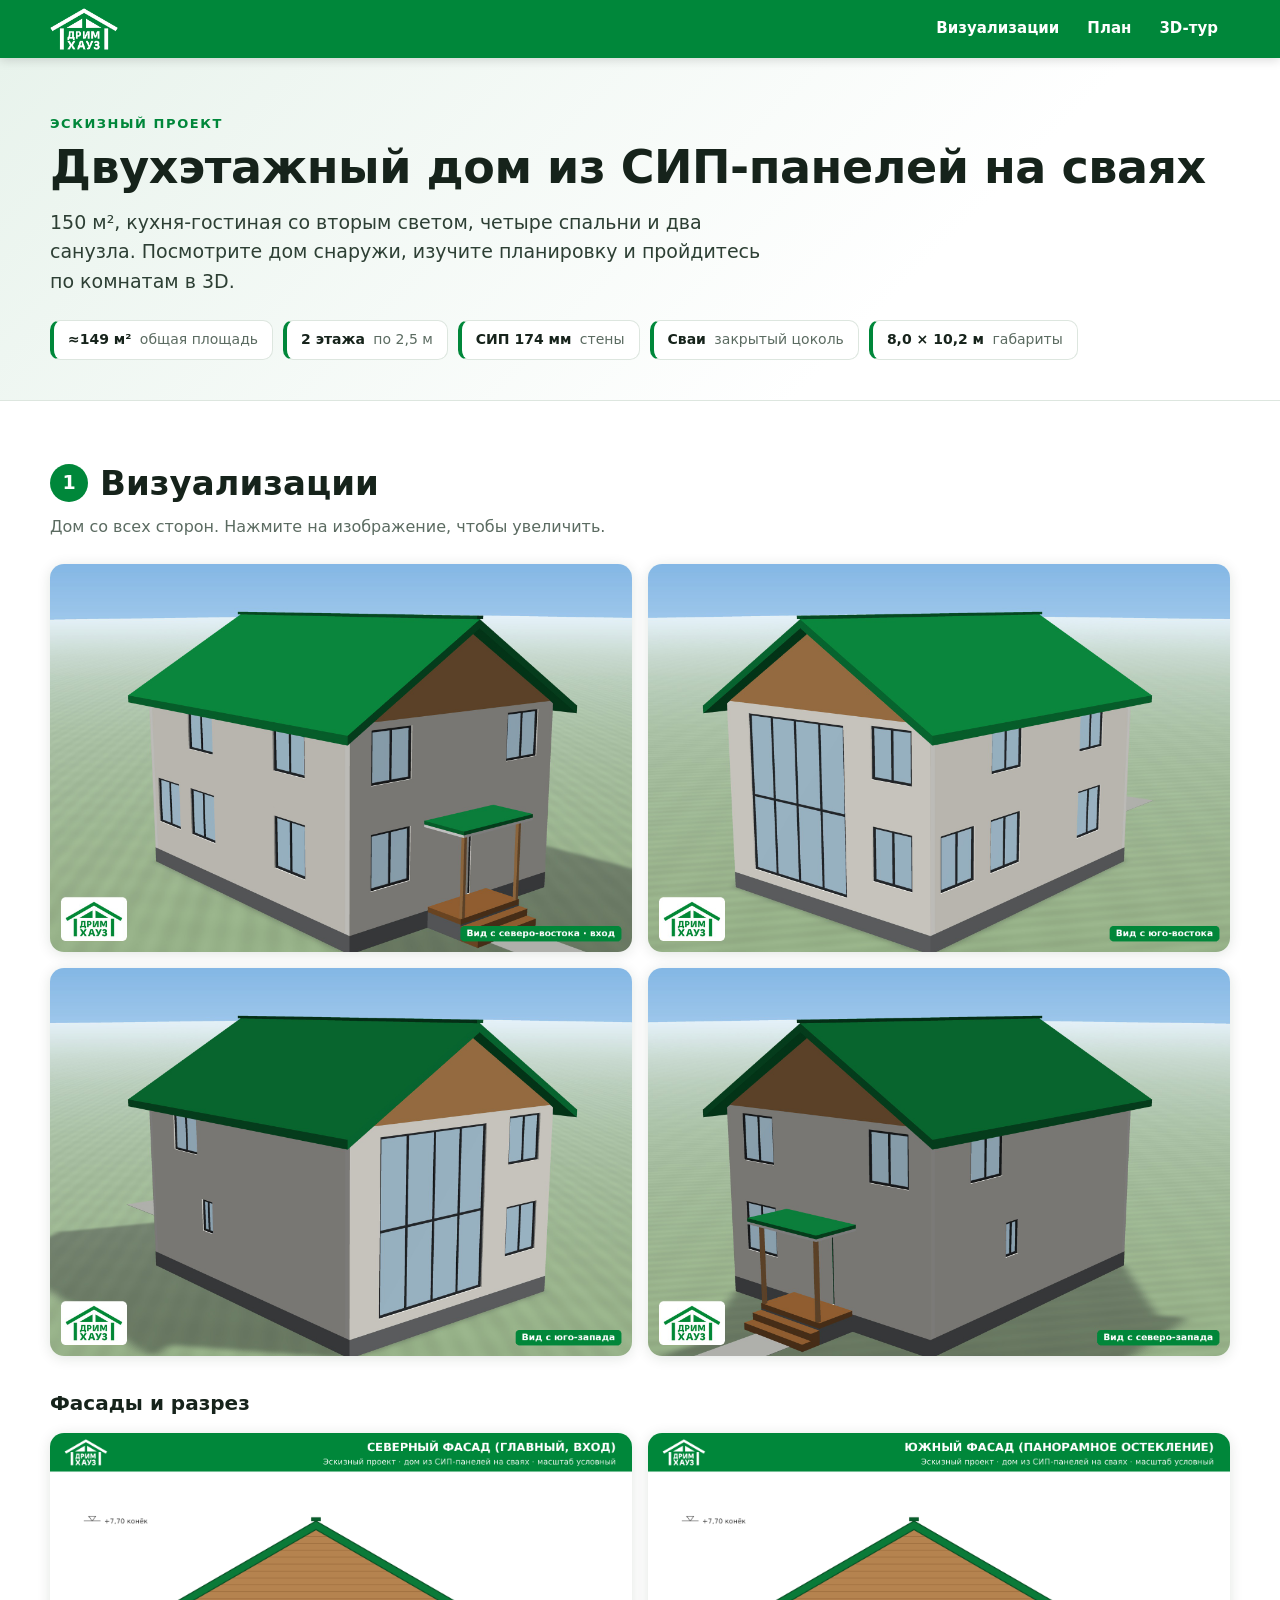
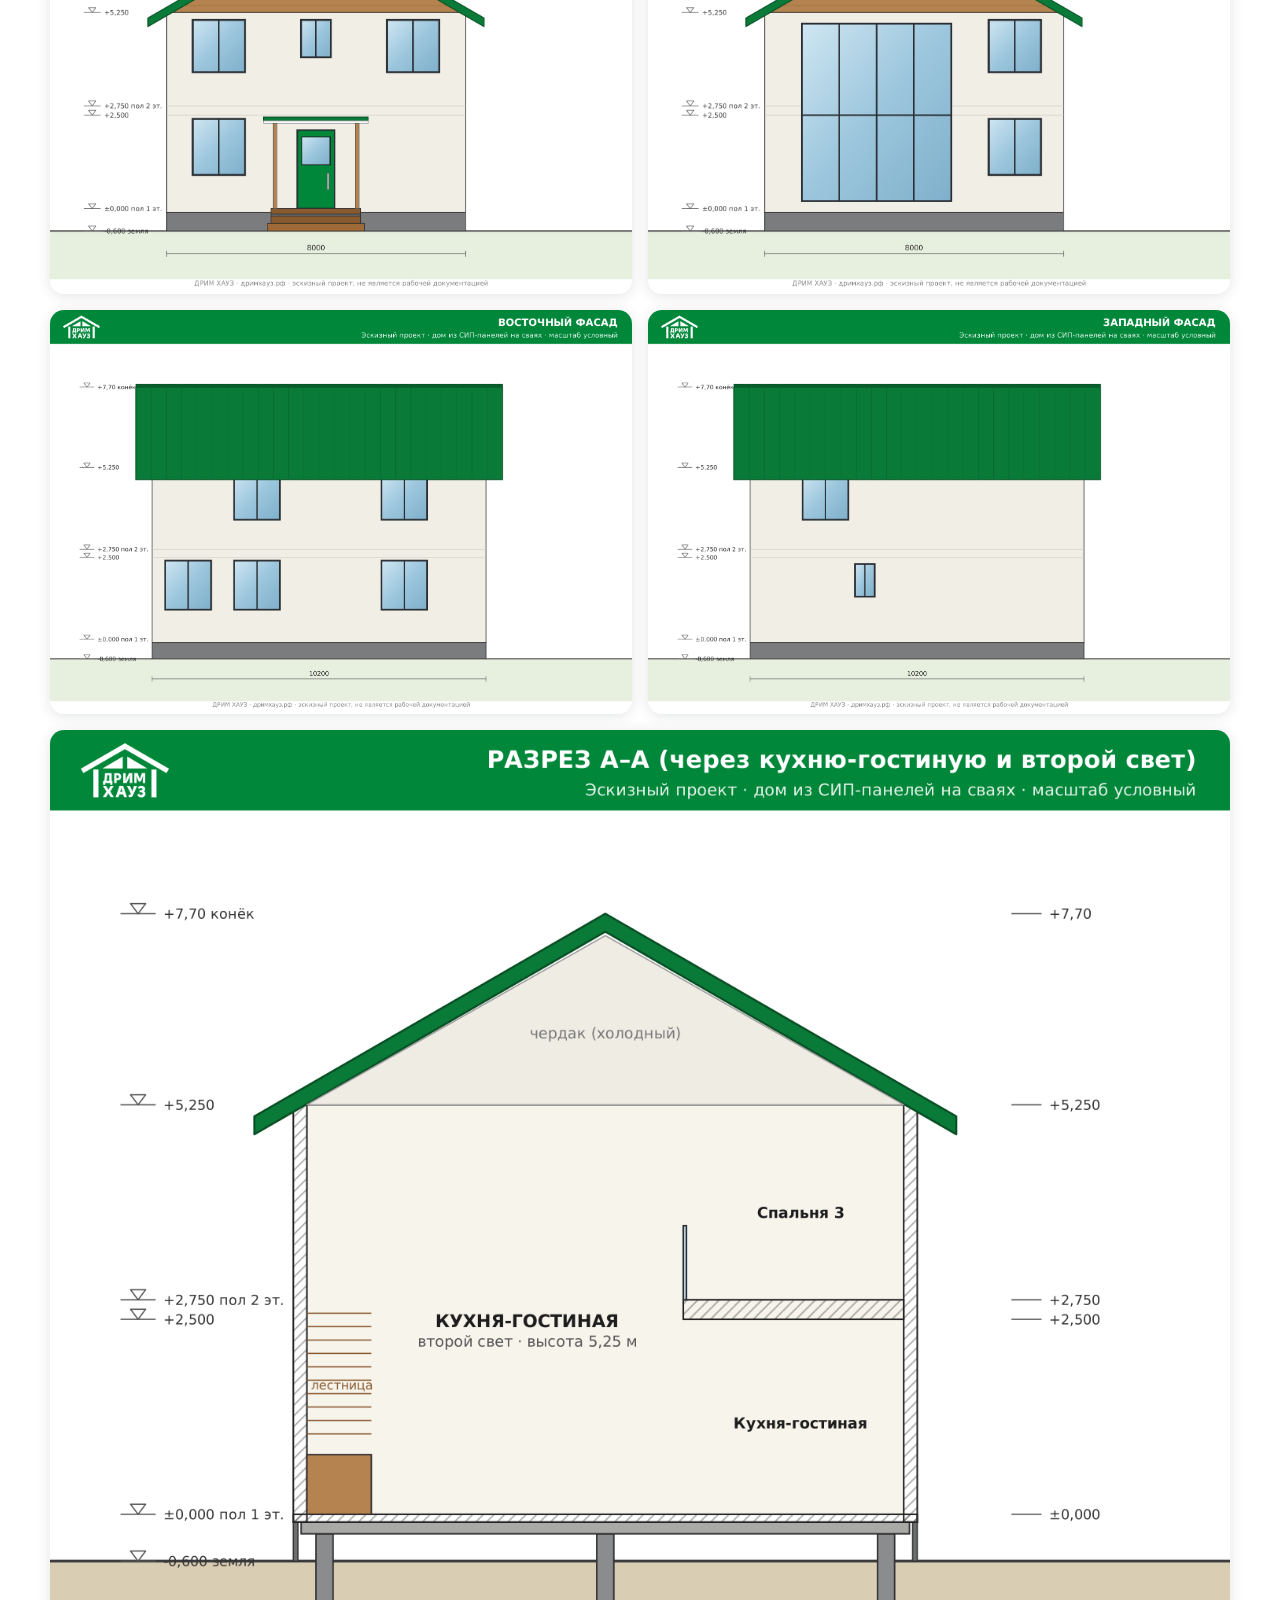
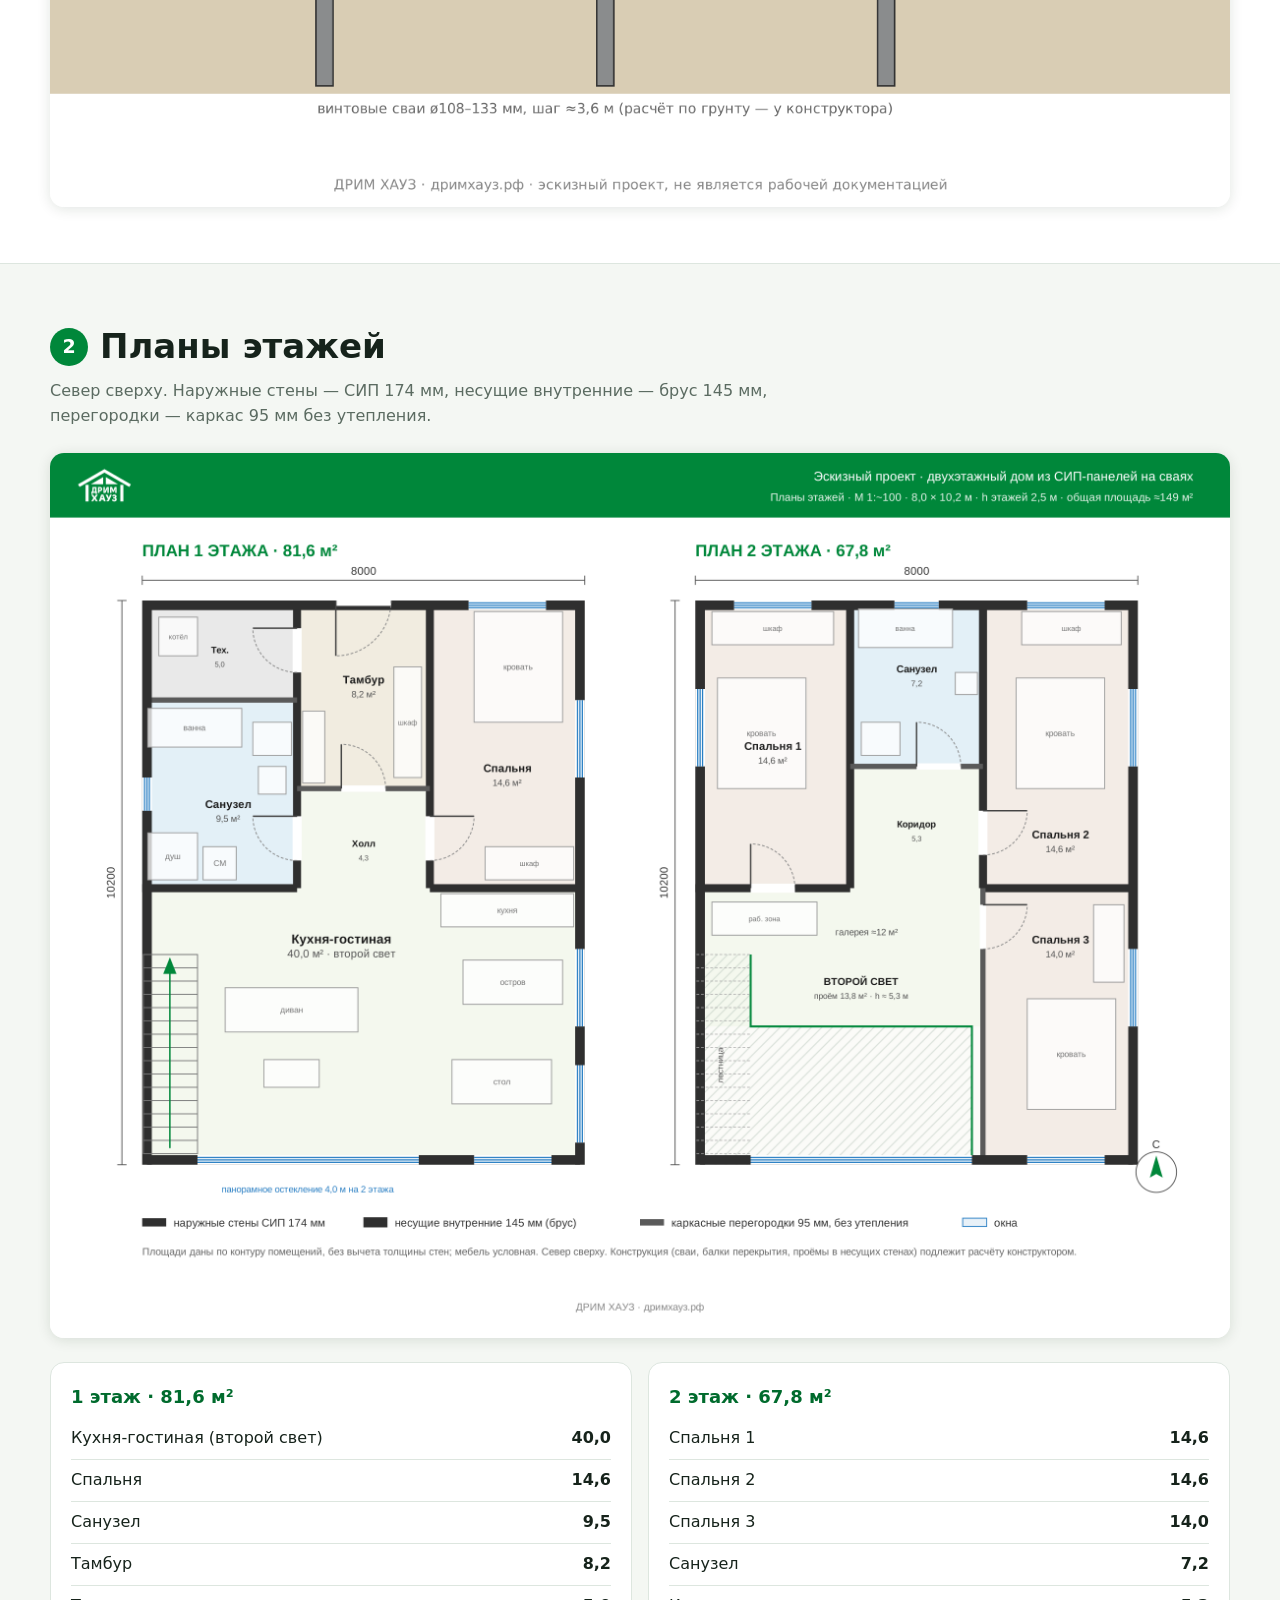
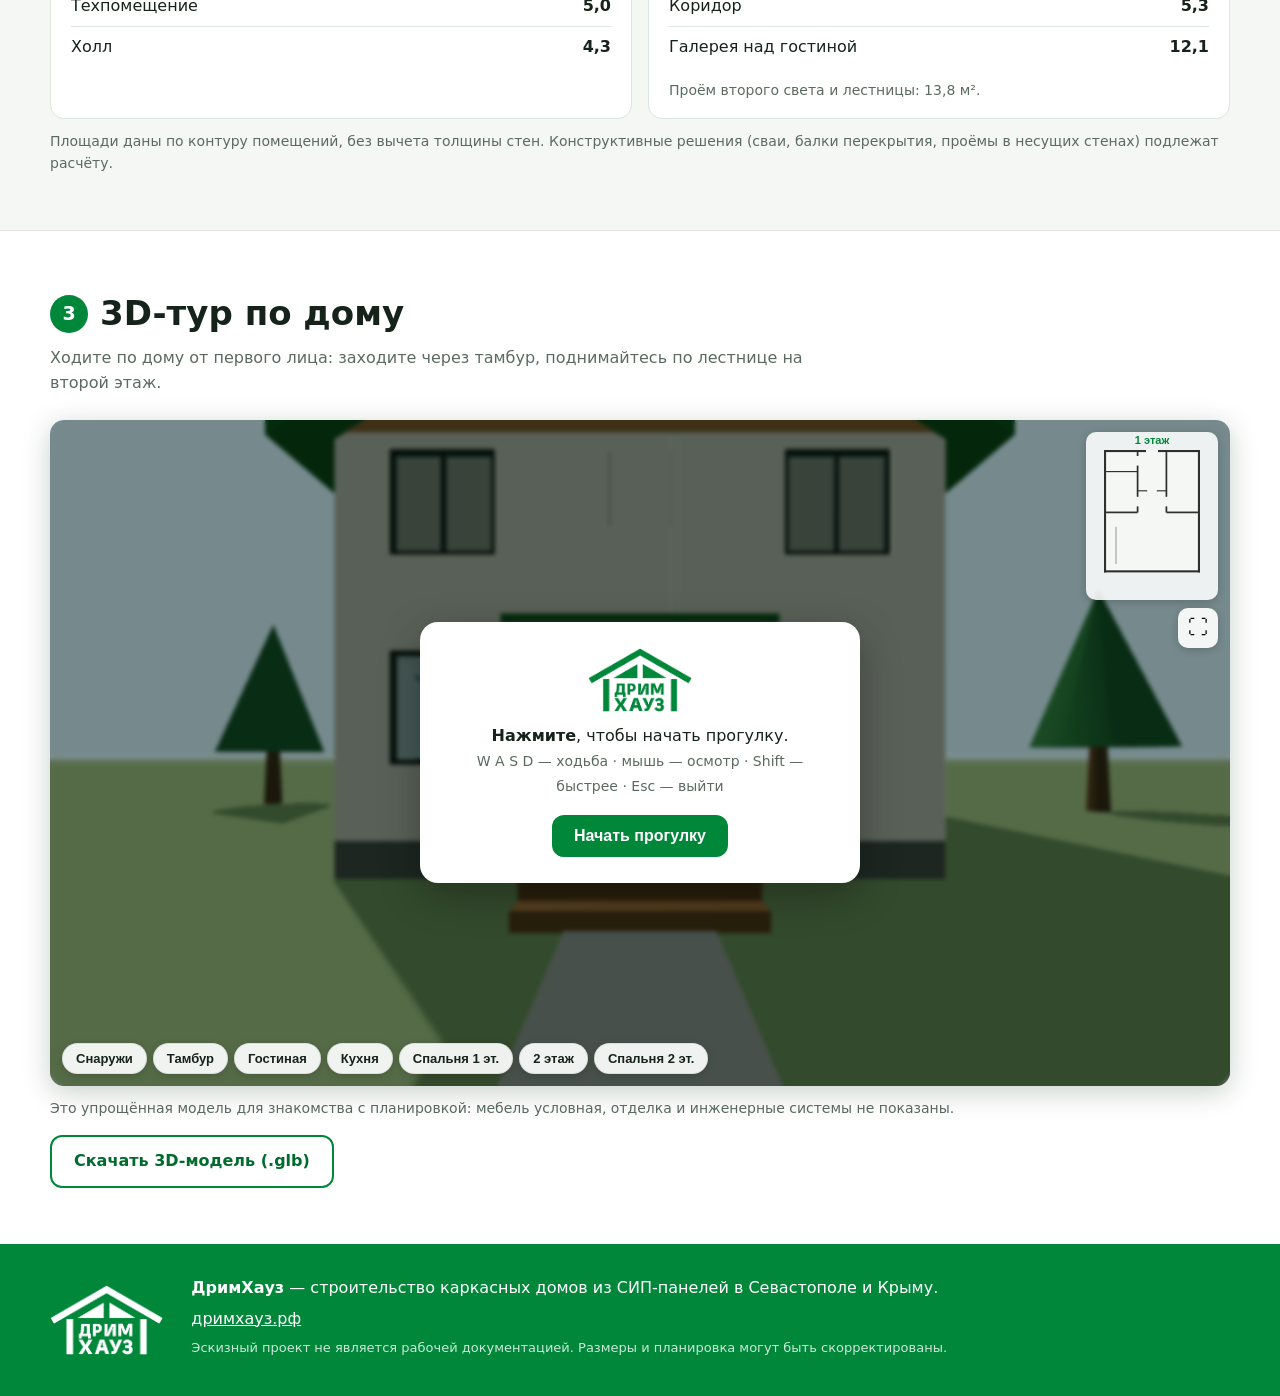
==== index.html @ 49c1b740 "Эскизный проект дома 150 м²: визуализации, планы, 3D-тур Co-Authored-By: Claude Sonnet 5.5 <noreply@" ====
<!doctype html>
<html lang="ru">
<head>
<meta charset="utf-8">
<meta name="viewport" content="width=device-width, initial-scale=1, viewport-fit=cover">
<title>ДримХауз — эскизный проект дома 150 м²</title>
<meta name="description" content="Эскизный проект двухэтажного дома из СИП-панелей на сваях, 150 м²: визуализации, планы этажей и 3D-прогулка по дому.">
<meta name="theme-color" content="#00873a">
<link rel="icon" href="assets/icon.png">
<link rel="stylesheet" href="style.css">
<script type="importmap">
{ "imports": { "three": "./js/vendor/three.module.min.js", "three/addons/": "./js/vendor/addons/" } }
</script>
</head>
<body>

<header class="top">
  <a class="brand" href="#top" aria-label="ДримХауз"><img src="assets/logo_white.png" alt="ДримХауз"></a>
  <nav>
    <a href="#viz">Визуализации</a>
    <a href="#plan">План</a>
    <a href="#tour">3D-тур</a>
  </nav>
</header>

<main id="top">
  <section class="hero">
    <div class="wrap">
      <p class="eyebrow">Эскизный проект</p>
      <h1>Двухэтажный дом из СИП-панелей на сваях</h1>
      <p class="lead">150&nbsp;м², кухня-гостиная со вторым светом, четыре спальни и два санузла. Посмотрите дом снаружи, изучите планировку и пройдитесь по комнатам в 3D.</p>
      <ul class="chips">
        <li><b>≈149 м²</b> общая площадь</li>
        <li><b>2 этажа</b> по 2,5 м</li>
        <li><b>СИП 174 мм</b> стены</li>
        <li><b>Сваи</b> закрытый цоколь</li>
        <li><b>8,0 × 10,2 м</b> габариты</li>
      </ul>
    </div>
  </section>

  <!-- ===================== 1. ВИЗУАЛИЗАЦИИ ===================== -->
  <section id="viz" class="block">
    <div class="wrap">
      <h2><span class="num">1</span> Визуализации</h2>
      <p class="sub">Дом со всех сторон. Нажмите на изображение, чтобы увеличить.</p>

      <div class="grid g2">
        <figure><button class="zoom" data-full="assets/render_ne.jpg"><img loading="lazy" src="assets/render_ne.jpg" alt="Вид с северо-востока, вход"></button></figure>
        <figure><button class="zoom" data-full="assets/render_se.jpg"><img loading="lazy" src="assets/render_se.jpg" alt="Вид с юго-востока"></button></figure>
        <figure><button class="zoom" data-full="assets/render_sw.jpg"><img loading="lazy" src="assets/render_sw.jpg" alt="Вид с юго-запада"></button></figure>
        <figure><button class="zoom" data-full="assets/render_nw.jpg"><img loading="lazy" src="assets/render_nw.jpg" alt="Вид с северо-запада"></button></figure>
      </div>

      <h3>Фасады и разрез</h3>
      <div class="grid g2">
        <figure><button class="zoom" data-full="assets/facade_N.png"><img loading="lazy" src="assets/facade_N.png" alt="Северный фасад"></button></figure>
        <figure><button class="zoom" data-full="assets/facade_S.png"><img loading="lazy" src="assets/facade_S.png" alt="Южный фасад"></button></figure>
        <figure><button class="zoom" data-full="assets/facade_E.png"><img loading="lazy" src="assets/facade_E.png" alt="Восточный фасад"></button></figure>
        <figure><button class="zoom" data-full="assets/facade_W.png"><img loading="lazy" src="assets/facade_W.png" alt="Западный фасад"></button></figure>
      </div>
      <figure class="wide"><button class="zoom" data-full="assets/section_A.png"><img loading="lazy" src="assets/section_A.png" alt="Разрез A–A через кухню-гостиную"></button></figure>
    </div>
  </section>

  <!-- ===================== 2. ПЛАН ===================== -->
  <section id="plan" class="block alt">
    <div class="wrap">
      <h2><span class="num">2</span> Планы этажей</h2>
      <p class="sub">Север сверху. Наружные стены — СИП 174 мм, несущие внутренние — брус 145 мм, перегородки — каркас 95 мм без утепления.</p>
      <figure class="wide"><button class="zoom" data-full="assets/plan_floors.png"><img loading="lazy" src="assets/plan_floors.png" alt="Планы 1 и 2 этажей"></button></figure>

      <div class="tables">
        <div class="card">
          <h3>1 этаж · 81,6 м²</h3>
          <table>
            <tr><td>Кухня-гостиная (второй свет)</td><td>40,0</td></tr>
            <tr><td>Спальня</td><td>14,6</td></tr>
            <tr><td>Санузел</td><td>9,5</td></tr>
            <tr><td>Тамбур</td><td>8,2</td></tr>
            <tr><td>Техпомещение</td><td>5,0</td></tr>
            <tr><td>Холл</td><td>4,3</td></tr>
          </table>
        </div>
        <div class="card">
          <h3>2 этаж · 67,8 м²</h3>
          <table>
            <tr><td>Спальня 1</td><td>14,6</td></tr>
            <tr><td>Спальня 2</td><td>14,6</td></tr>
            <tr><td>Спальня 3</td><td>14,0</td></tr>
            <tr><td>Санузел</td><td>7,2</td></tr>
            <tr><td>Коридор</td><td>5,3</td></tr>
            <tr><td>Галерея над гостиной</td><td>12,1</td></tr>
          </table>
          <p class="note">Проём второго света и лестницы: 13,8 м².</p>
        </div>
      </div>
      <p class="note">Площади даны по контуру помещений, без вычета толщины стен. Конструктивные решения (сваи, балки перекрытия, проёмы в несущих стенах) подлежат расчёту.</p>
    </div>
  </section>

  <!-- ===================== 3. 3D-ТУР ===================== -->
  <section id="tour" class="block">
    <div class="wrap">
      <h2><span class="num">3</span> 3D-тур по дому</h2>
      <p class="sub">Ходите по дому от первого лица: заходите через тамбур, поднимайтесь по лестнице на второй этаж.</p>

      <div class="tour" id="tour-root">
        <canvas id="tour-canvas"></canvas>

        <div class="loading" id="tour-loading">Загружаем модель…</div>

        <div class="overlay" id="tour-start">
          <div class="overlay-box">
            <img src="assets/logo_green.png" alt="" class="overlay-logo">
            <p class="desktop-only"><b>Нажмите</b>, чтобы начать прогулку.<br><span>W A S D — ходьба · мышь — осмотр · Shift — быстрее · Esc — выйти</span></p>
            <p class="touch-only"><b>Коснитесь</b>, чтобы начать.<br><span>Левый джойстик — ходьба · провести по экрану справа — осмотр</span></p>
            <button class="btn" id="tour-go">Начать прогулку</button>
          </div>
        </div>

        <div class="hud" id="tour-hud">
          <div class="places" id="tour-places">
            <button data-p="out">Снаружи</button>
            <button data-p="tambour">Тамбур</button>
            <button data-p="living">Гостиная</button>
            <button data-p="kitchen">Кухня</button>
            <button data-p="bed1">Спальня 1 эт.</button>
            <button data-p="gallery">2 этаж</button>
            <button data-p="bed2">Спальня 2 эт.</button>
          </div>
          <div class="hud-right">
            <canvas id="minimap" width="132" height="168"></canvas>
            <button class="icon-btn" id="tour-fs" title="Во весь экран" aria-label="Во весь экран">⛶</button>
          </div>
          <div class="joy touch-only" id="joy"><div class="knob" id="joy-knob"></div></div>
        </div>
      </div>
      <p class="note">Это упрощённая модель для знакомства с планировкой: мебель условная, отделка и инженерные системы не показаны.</p>
      <p class="dl"><a class="btn ghost" href="assets/dreamhouse_150.glb" download>Скачать 3D-модель (.glb)</a></p>
    </div>
  </section>
</main>

<footer class="foot">
  <div class="wrap foot-in">
    <img src="assets/logo_white.png" alt="ДримХауз">
    <div>
      <p><b>ДримХауз</b> — строительство каркасных домов из СИП-панелей в Севастополе и Крыму.</p>
      <p><a href="https://дримхауз.рф" target="_blank" rel="noopener">дримхауз.рф</a></p>
      <p class="small">Эскизный проект не является рабочей документацией. Размеры и планировка могут быть скорректированы.</p>
    </div>
  </div>
</footer>

<div class="lightbox" id="lb" hidden><button class="lb-close" id="lb-close" aria-label="Закрыть">×</button><img id="lb-img" alt=""></div>

<script>
  // увеличение изображений
  const lb = document.getElementById('lb'), lbi = document.getElementById('lb-img');
  document.querySelectorAll('.zoom').forEach(b => b.addEventListener('click', () => { lbi.src = b.dataset.full; lb.hidden = false; document.body.classList.add('noscroll'); }));
  const closeLb = () => { lb.hidden = true; lbi.src = ''; document.body.classList.remove('noscroll'); };
  lb.addEventListener('click', e => { if (e.target !== lbi) closeLb(); });
  addEventListener('keydown', e => { if (e.key === 'Escape' && !lb.hidden) closeLb(); });
</script>
<script type="module" src="js/tour.js"></script>
</body>
</html>
---- style.css ----
:root{
  --green:#00873a; --green-dark:#006b2d; --green-soft:#e8f3ec; --ink:#16231b; --muted:#5b6b61;
  --bg:#ffffff; --alt:#f4f7f3; --line:#dde6df; --radius:14px;
}
*{box-sizing:border-box}
html{scroll-behavior:smooth;scroll-padding-top:70px}
body{margin:0;font-family:system-ui,-apple-system,"Segoe UI",Roboto,"Helvetica Neue",Arial,sans-serif;color:var(--ink);background:var(--bg);line-height:1.55;-webkit-text-size-adjust:100%}
body.noscroll{overflow:hidden}
img{max-width:100%;display:block}
a{color:var(--green-dark)}
.wrap{width:min(1180px,100% - 32px);margin-inline:auto}

/* шапка */
.top{position:sticky;top:0;z-index:50;display:flex;align-items:center;justify-content:space-between;gap:16px;padding:8px max(16px,calc((100% - 1180px)/2));background:var(--green);color:#fff;box-shadow:0 2px 10px rgba(0,0,0,.15)}
.brand img{height:42px;width:auto}
.top nav{display:flex;gap:4px}
.top nav a{color:#fff;text-decoration:none;font-weight:600;font-size:15px;padding:8px 12px;border-radius:10px}
.top nav a:hover{background:rgba(255,255,255,.18)}

/* hero */
.hero{background:linear-gradient(135deg,var(--green-soft),#fff 70%);padding:56px 0 40px;border-bottom:1px solid var(--line)}
.eyebrow{margin:0 0 8px;color:var(--green);font-weight:700;letter-spacing:.12em;text-transform:uppercase;font-size:13px}
h1{margin:0 0 14px;font-size:clamp(28px,5vw,46px);line-height:1.12;letter-spacing:-.01em}
.lead{max-width:720px;margin:0 0 24px;font-size:clamp(16px,2.4vw,19px);color:#2d3f34}
.chips{list-style:none;margin:0;padding:0;display:flex;flex-wrap:wrap;gap:10px}
.chips li{background:#fff;border:1px solid var(--line);border-left:4px solid var(--green);border-radius:10px;padding:8px 14px;font-size:14px;color:var(--muted)}
.chips b{color:var(--ink);margin-right:4px}

/* блоки */
.block{padding:56px 0}
.block.alt{background:var(--alt);border-block:1px solid var(--line)}
h2{display:flex;align-items:center;gap:12px;margin:0 0 6px;font-size:clamp(24px,3.6vw,34px)}
.num{display:inline-grid;place-items:center;width:38px;height:38px;border-radius:50%;background:var(--green);color:#fff;font-size:19px;font-weight:700;flex:none}
h3{margin:32px 0 14px;font-size:20px}
.sub{margin:0 0 24px;color:var(--muted);max-width:760px}
.grid{display:grid;gap:16px}
.g2{grid-template-columns:repeat(2,1fr)}
figure{margin:0}
figure.wide{margin-top:16px}
.zoom{display:block;width:100%;padding:0;border:0;background:#fff;cursor:zoom-in;border-radius:var(--radius);overflow:hidden;box-shadow:0 2px 14px rgba(0,40,15,.12);transition:transform .2s,box-shadow .2s}
.zoom:hover{transform:translateY(-2px);box-shadow:0 8px 24px rgba(0,40,15,.18)}
.zoom img{width:100%;height:auto}

/* таблицы */
.tables{display:grid;grid-template-columns:repeat(2,1fr);gap:16px;margin:24px 0 8px}
.card{background:#fff;border:1px solid var(--line);border-radius:var(--radius);padding:6px 20px 16px}
.card h3{margin:14px 0 8px;font-size:18px;color:var(--green-dark)}
table{width:100%;border-collapse:collapse}
td{padding:8px 0;border-bottom:1px solid var(--line)}
td:last-child{text-align:right;font-variant-numeric:tabular-nums;font-weight:600;white-space:nowrap}
tr:last-child td{border-bottom:0}
.note{color:var(--muted);font-size:14px;margin:12px 0 0}

/* 3D-тур */
.tour{position:relative;width:100%;height:clamp(420px,74vh,780px);border-radius:var(--radius);overflow:hidden;background:#cfe4f2;box-shadow:0 6px 28px rgba(0,40,15,.22);touch-action:none;user-select:none;-webkit-user-select:none}
.tour.fs{position:fixed;inset:0;z-index:100;height:100dvh;border-radius:0}
#tour-canvas{position:absolute;inset:0;width:100%;height:100%;display:block;outline:none}
.loading{position:absolute;inset:0;display:grid;place-items:center;background:var(--alt);color:var(--muted);font-weight:600}
.overlay{position:absolute;inset:0;display:grid;place-items:center;background:rgba(10,30,18,.45);backdrop-filter:blur(2px);cursor:pointer;z-index:3}
.overlay[hidden]{display:none}
.overlay-box{background:#fff;border-radius:18px;padding:26px 30px;max-width:min(440px,86%);text-align:center;box-shadow:0 12px 40px rgba(0,0,0,.3)}
.overlay-logo{height:64px;margin:0 auto 12px;width:auto}
.overlay-box p{margin:0 0 16px}
.overlay-box span{color:var(--muted);font-size:14px}
.btn{display:inline-block;background:var(--green);color:#fff;border:0;border-radius:12px;padding:12px 22px;font-size:16px;font-weight:700;cursor:pointer;text-decoration:none}
.btn:hover{background:var(--green-dark)}
.btn.ghost{background:#fff;color:var(--green-dark);border:2px solid var(--green)}
.btn.ghost:hover{background:var(--green-soft)}
.dl{margin:16px 0 0}
.hud{position:absolute;inset:0;pointer-events:none;z-index:4}
.hud>*{pointer-events:auto}
.places{position:absolute;left:12px;bottom:12px;right:190px;display:flex;flex-wrap:wrap;gap:6px}
.places button{background:rgba(255,255,255,.92);color:var(--ink);border:1px solid rgba(0,0,0,.08);border-radius:999px;padding:7px 13px;font-size:13px;font-weight:600;cursor:pointer;box-shadow:0 2px 8px rgba(0,0,0,.15)}
.places button:hover,.places button.on{background:var(--green);color:#fff}
.hud-right{position:absolute;right:12px;top:12px;display:flex;flex-direction:column;align-items:flex-end;gap:8px}
#minimap{background:rgba(255,255,255,.88);border-radius:10px;box-shadow:0 2px 10px rgba(0,0,0,.2)}
.icon-btn{width:40px;height:40px;border-radius:10px;border:0;background:rgba(255,255,255,.92);font-size:20px;cursor:pointer;box-shadow:0 2px 8px rgba(0,0,0,.2)}
.joy{position:absolute;left:22px;bottom:70px;width:120px;height:120px;border-radius:50%;background:rgba(255,255,255,.28);border:2px solid rgba(255,255,255,.7);touch-action:none}
.knob{position:absolute;left:50%;top:50%;width:52px;height:52px;margin:-26px 0 0 -26px;border-radius:50%;background:rgba(0,135,58,.85);border:2px solid #fff}
.touch-only{display:none}
@media (pointer:coarse){.touch-only{display:block}.desktop-only{display:none}}

/* подвал */
.foot{background:var(--green);color:#fff;padding:32px 0;margin-top:0}
.foot-in{display:flex;gap:28px;align-items:center}
.foot img{height:70px;width:auto}
.foot p{margin:0 0 6px}
.foot a{color:#fff}
.foot .small{opacity:.8;font-size:13px}

/* лайтбокс */
.lightbox{position:fixed;inset:0;z-index:200;background:rgba(5,20,10,.92);display:grid;place-items:center;padding:16px;cursor:zoom-out}
.lightbox[hidden]{display:none}
.lightbox img{max-width:100%;max-height:100%;object-fit:contain;background:#fff;border-radius:8px}
.lb-close{position:absolute;top:10px;right:14px;width:44px;height:44px;border:0;border-radius:50%;background:#fff;font-size:28px;line-height:1;cursor:pointer}

@media (max-width:760px){
  .g2,.tables{grid-template-columns:1fr}
  .block{padding:40px 0}
  .top nav a{padding:7px 9px;font-size:14px}
  .brand img{height:36px}
  .places{right:12px;bottom:auto;top:12px;left:12px;flex-wrap:nowrap;overflow-x:auto;max-width:calc(100% - 100px);padding-bottom:4px}
  .places button{white-space:nowrap;flex:none}
  .foot-in{flex-direction:column;align-items:flex-start}
  .tour{height:min(76vh,640px)}
}
@media (max-width:760px){#minimap{width:88px;height:auto}}

.tour:not(.started) .joy{display:none!important}
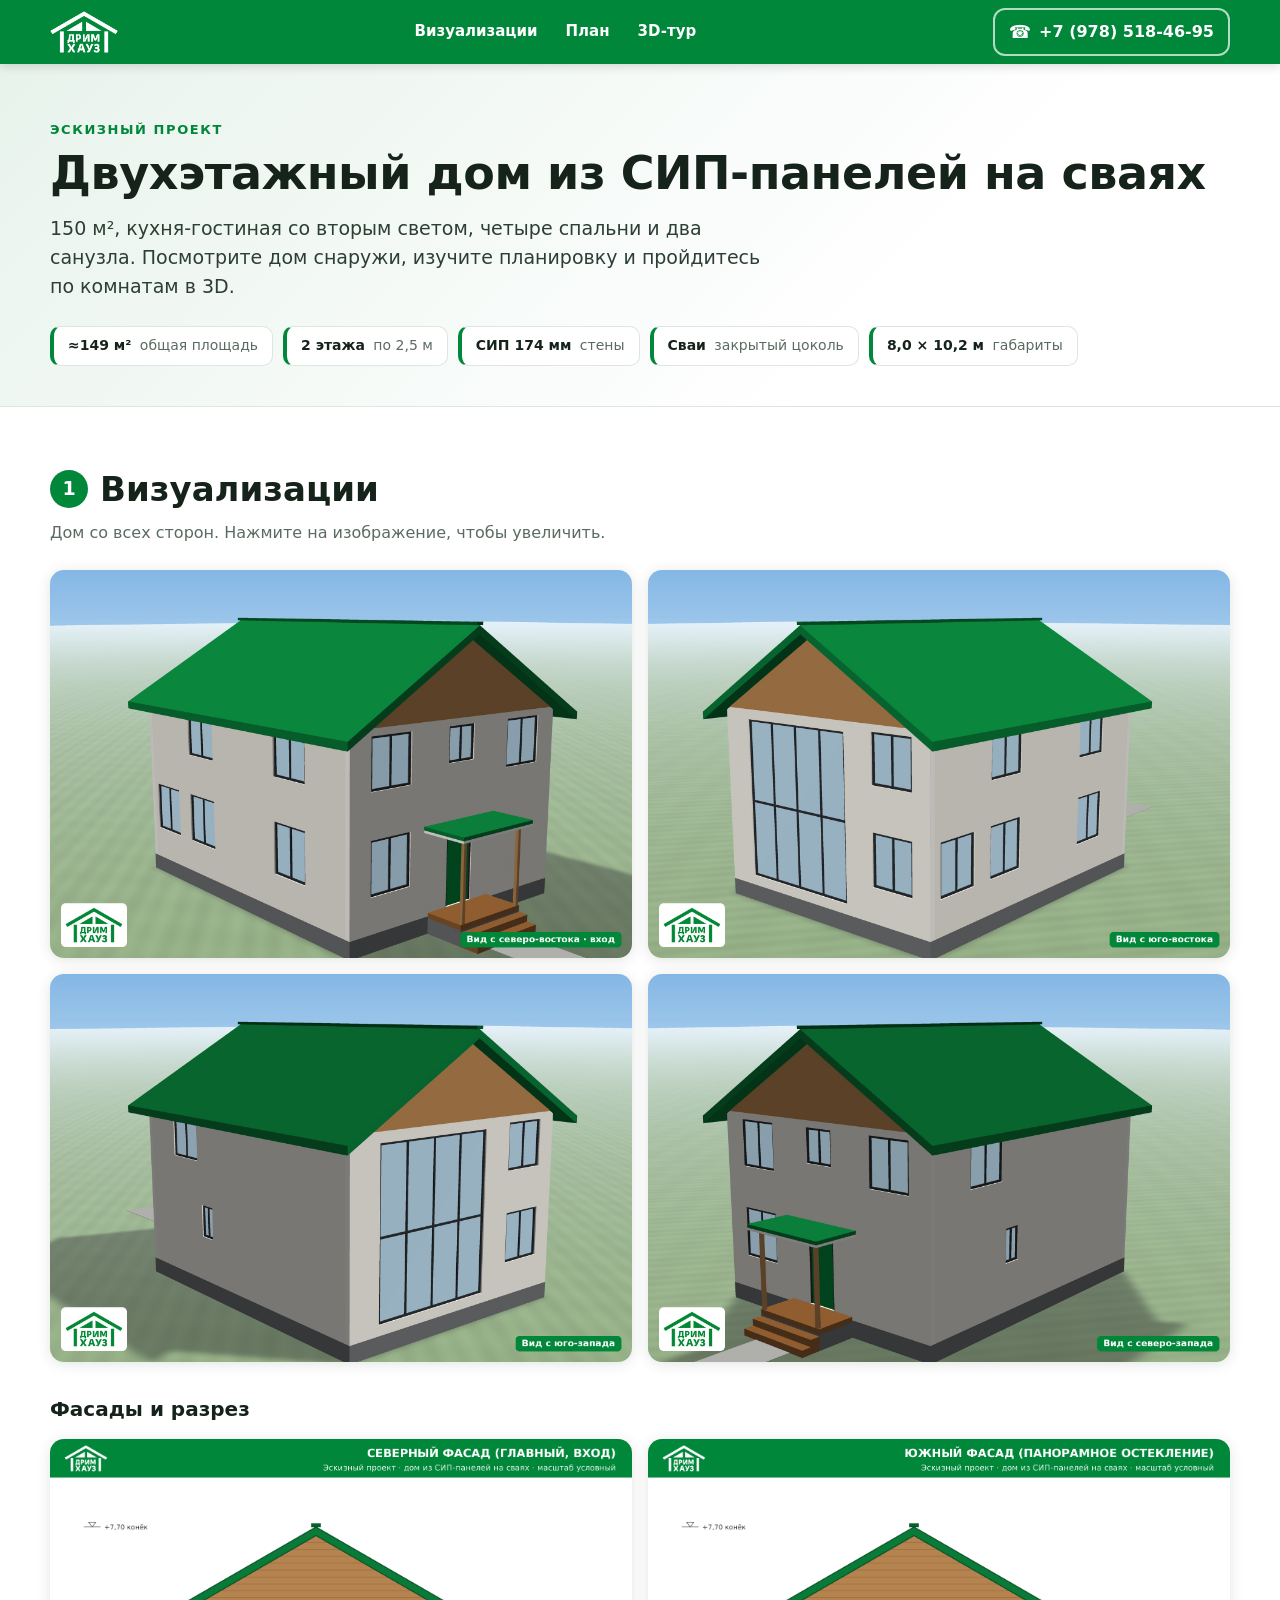
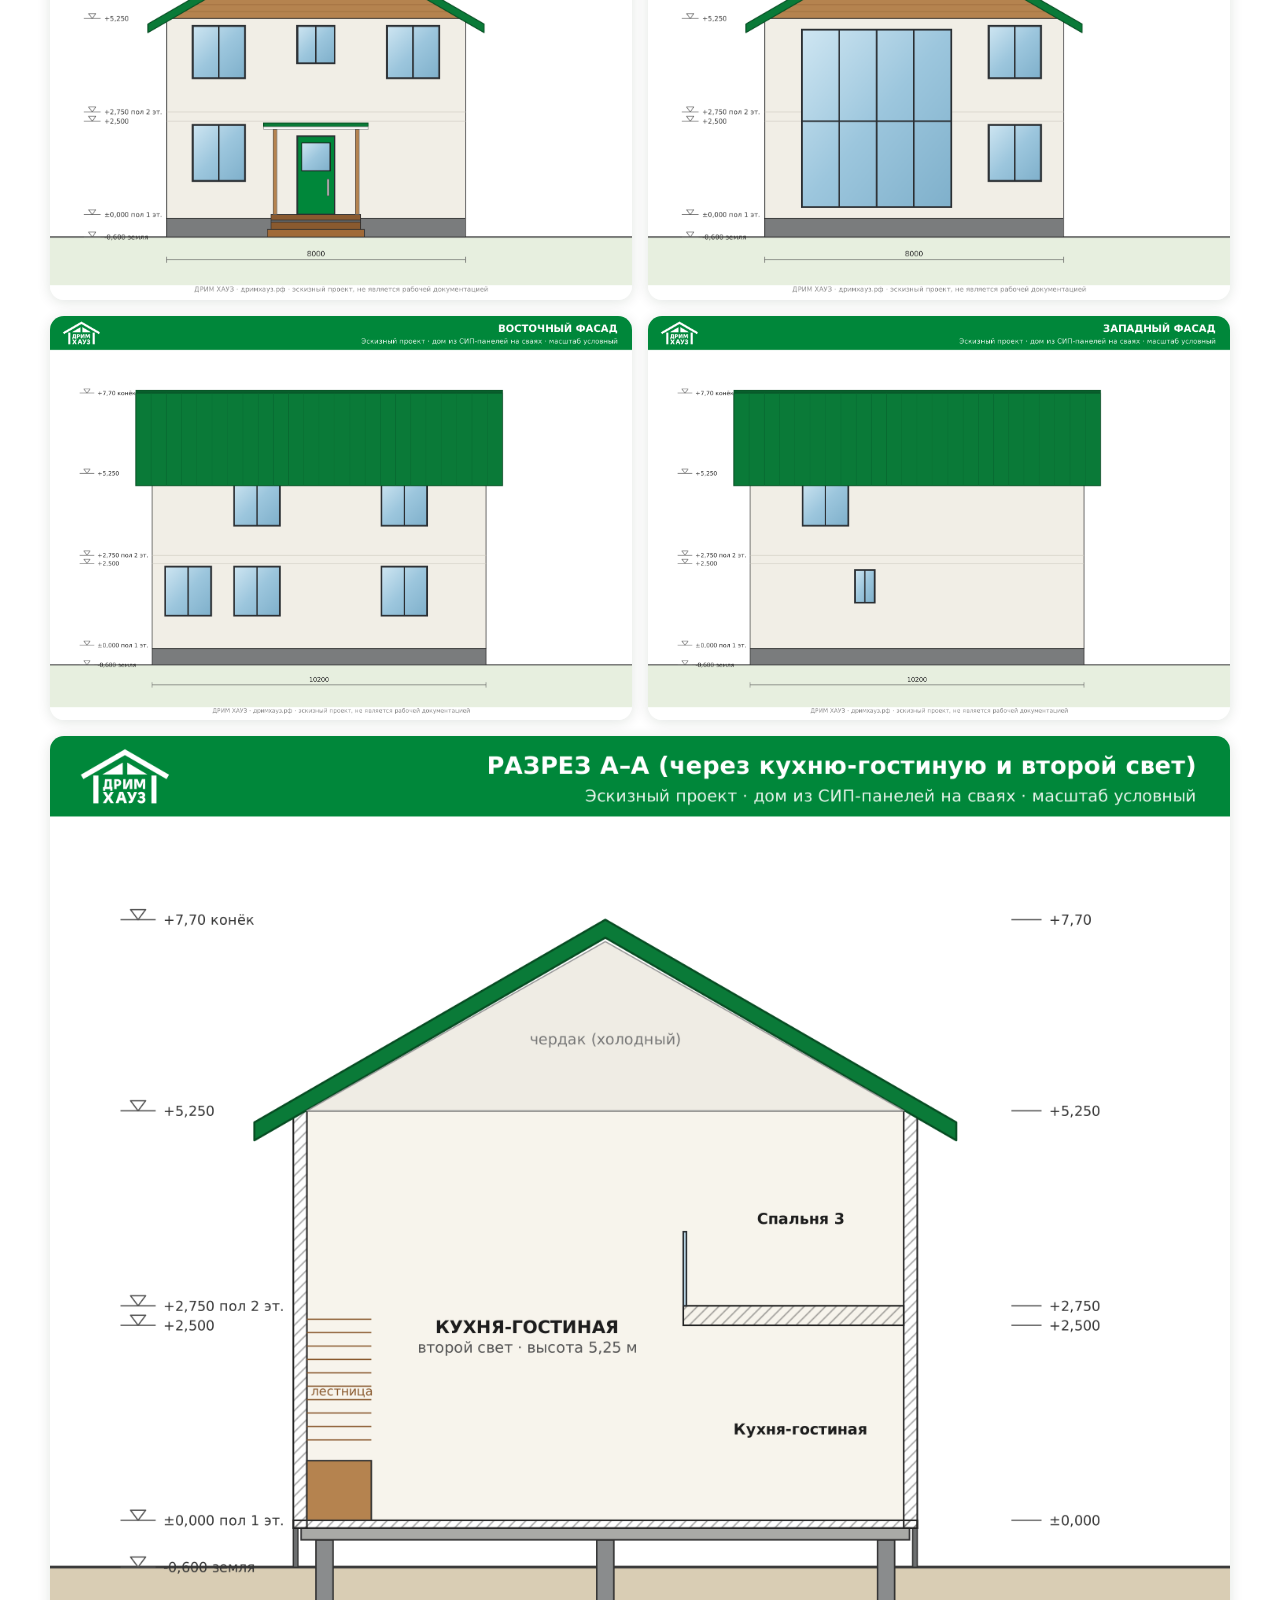
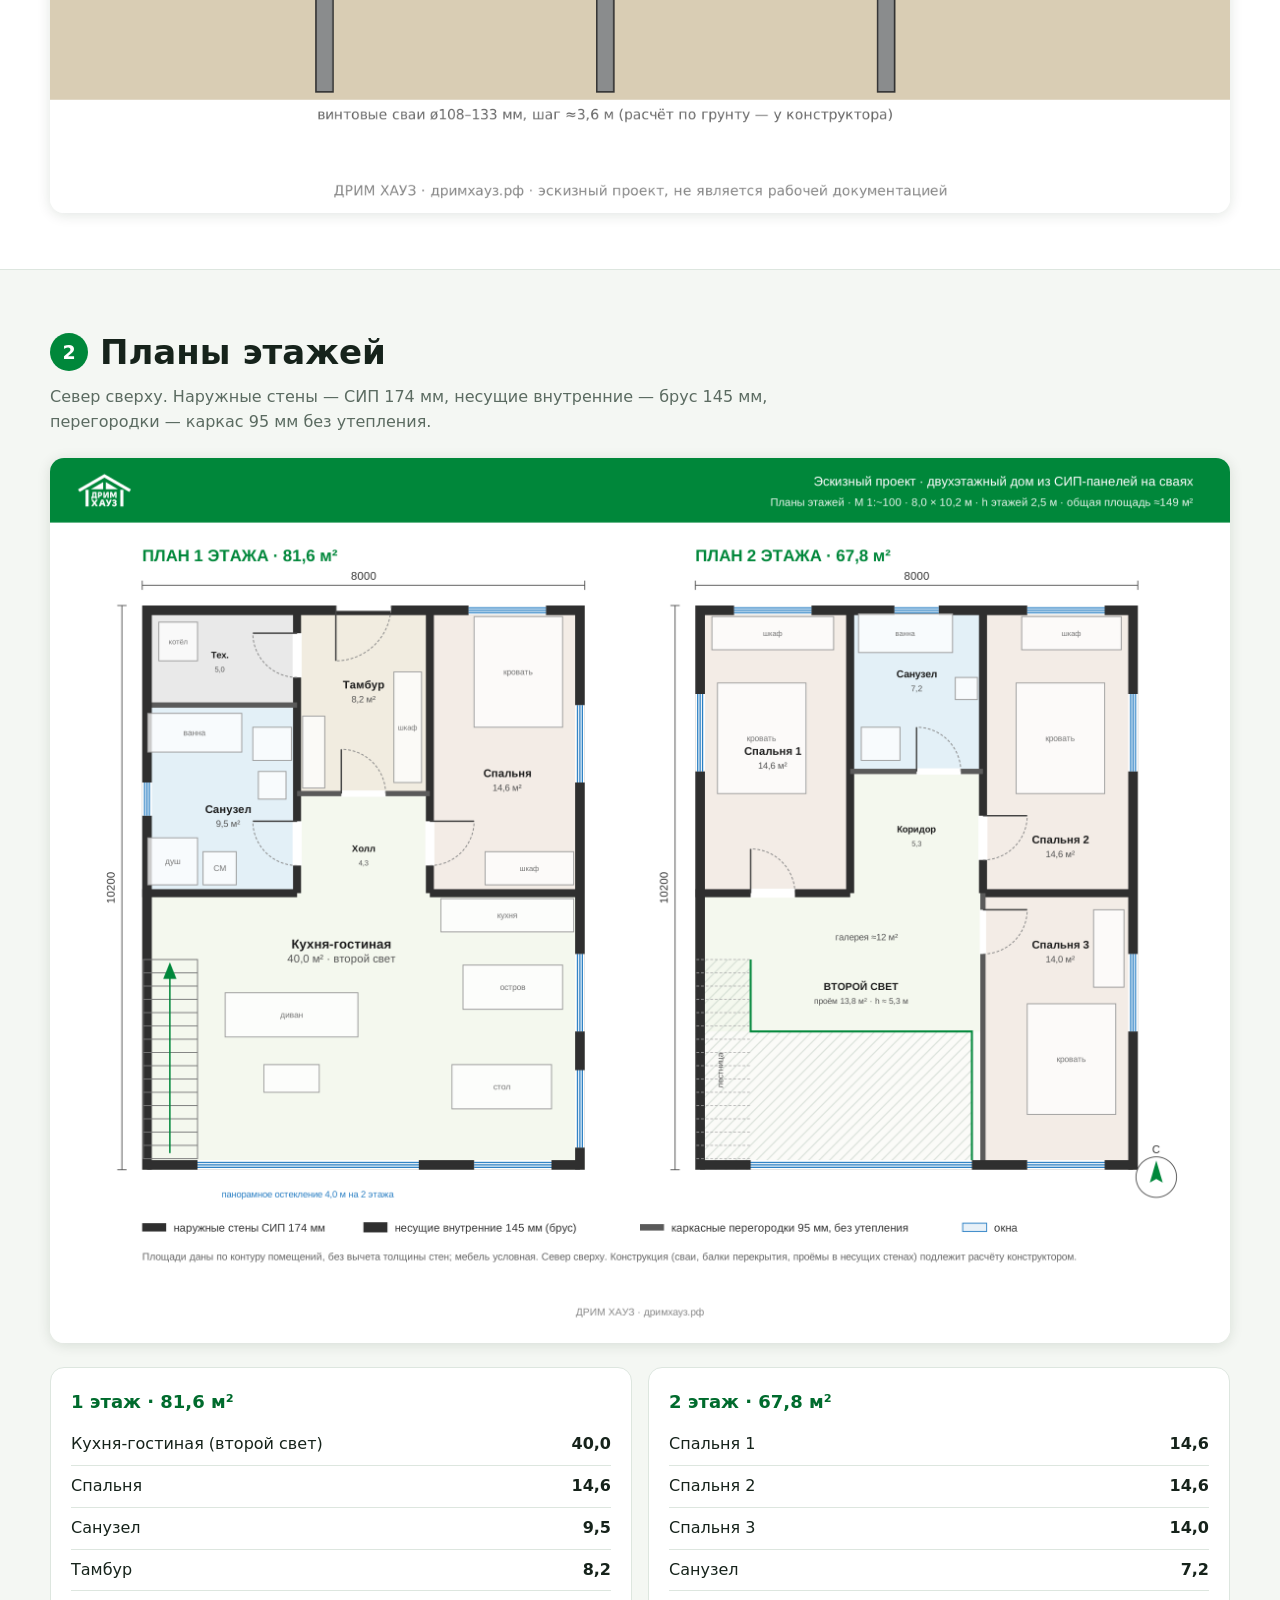
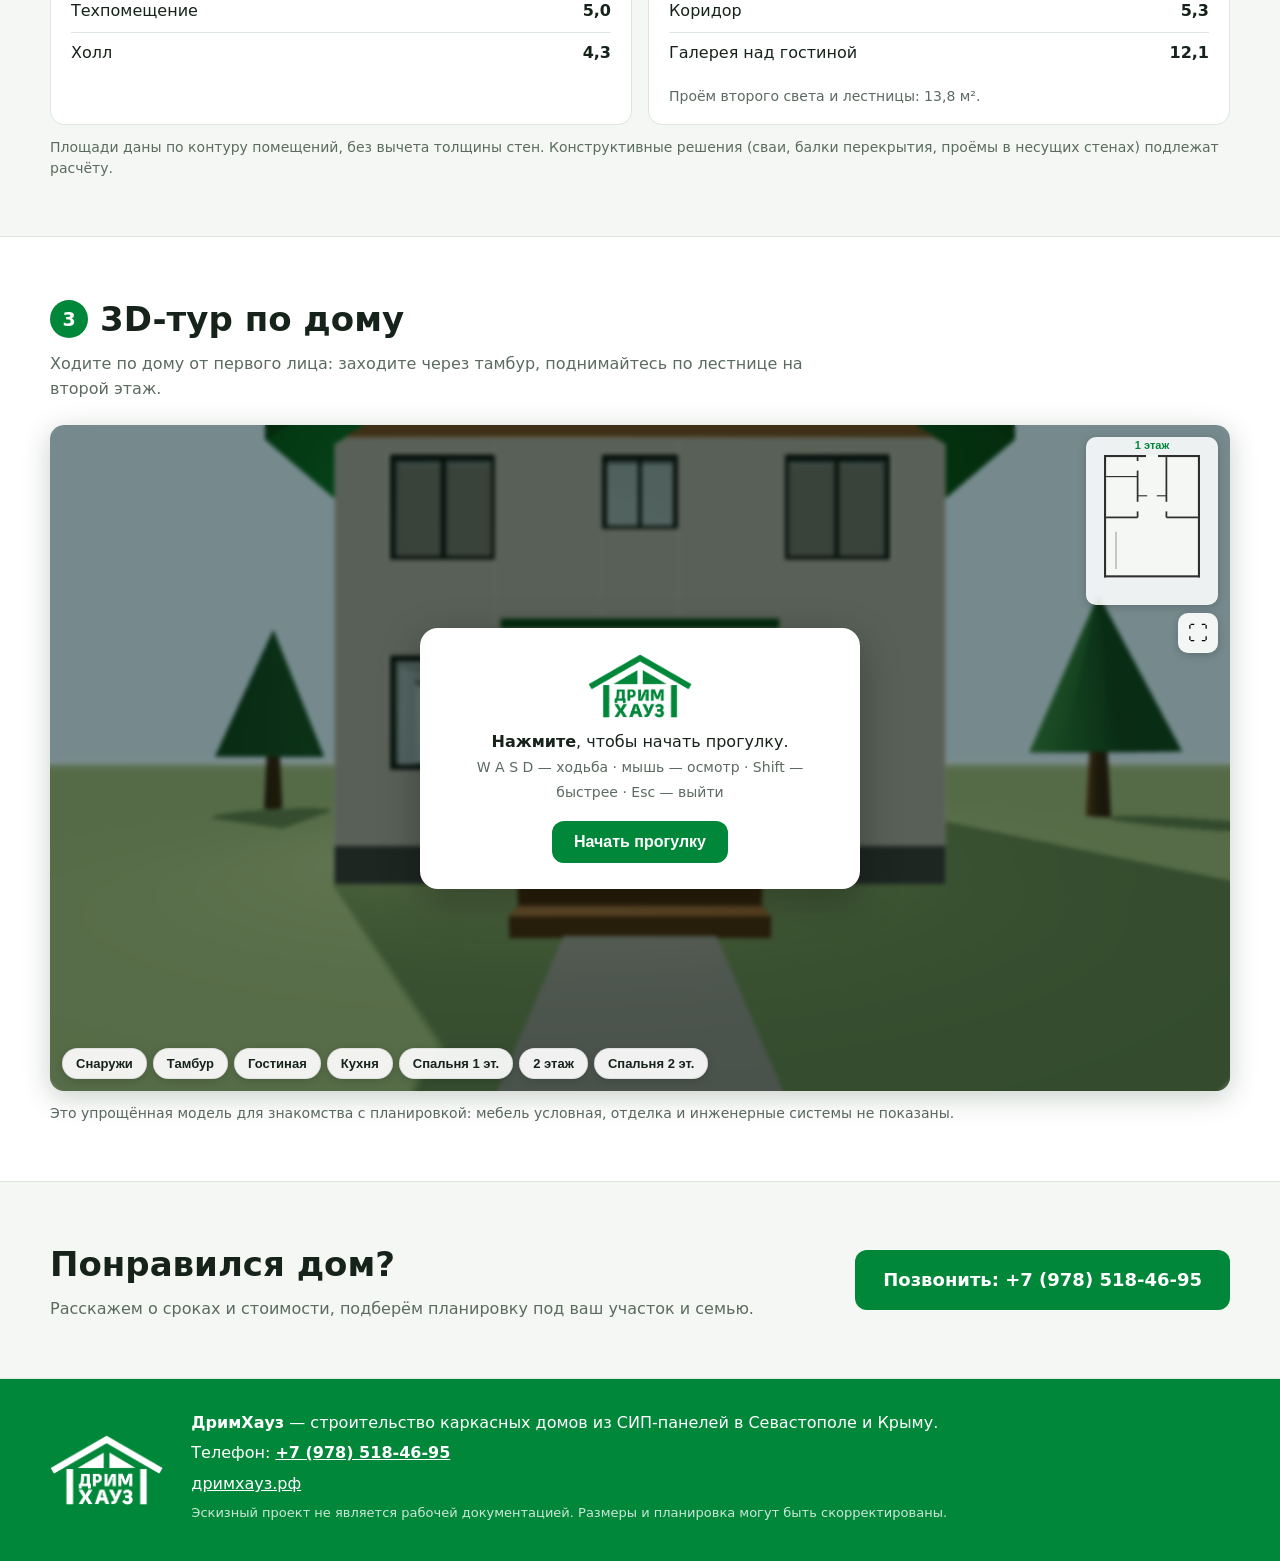
==== commit 89d67af6: "Исправления тура: вход, пол галереи, мебель у лестницы; контакты; убрано скачивание модели Co-Author" ====
--- a/index.html
+++ b/index.html
@@ -21,6 +21,7 @@
     <a href="#plan">План</a>
     <a href="#tour">3D-тур</a>
   </nav>
+  <a class="tel" href="tel:+79785184695"><span class="tel-ic">&#9742;</span><span class="tel-num">+7 (978) 518-46-95</span></a>
 </header>
 
 <main id="top">
@@ -137,7 +138,16 @@
         </div>
       </div>
       <p class="note">Это упрощённая модель для знакомства с планировкой: мебель условная, отделка и инженерные системы не показаны.</p>
-      <p class="dl"><a class="btn ghost" href="assets/dreamhouse_150.glb" download>Скачать 3D-модель (.glb)</a></p>
+    </div>
+  </section>
+
+  <section id="contacts" class="block alt">
+    <div class="wrap cta">
+      <div>
+        <h2 class="cta-h">Понравился дом?</h2>
+        <p class="sub" style="margin:0">Расскажем о сроках и стоимости, подберём планировку под ваш участок и семью.</p>
+      </div>
+      <a class="btn big" href="tel:+79785184695">Позвонить: +7 (978) 518-46-95</a>
     </div>
   </section>
 </main>
@@ -147,6 +157,7 @@
     <img src="assets/logo_white.png" alt="ДримХауз">
     <div>
       <p><b>ДримХауз</b> — строительство каркасных домов из СИП-панелей в Севастополе и Крыму.</p>
+      <p>Телефон: <a href="tel:+79785184695"><b>+7 (978) 518-46-95</b></a></p>
       <p><a href="https://дримхауз.рф" target="_blank" rel="noopener">дримхауз.рф</a></p>
       <p class="small">Эскизный проект не является рабочей документацией. Размеры и планировка могут быть скорректированы.</p>
     </div>
--- a/style.css
+++ b/style.css
@@ -107,3 +107,19 @@
 @media (max-width:760px){#minimap{width:88px;height:auto}}
 
 .tour:not(.started) .joy{display:none!important}
+
+/* контакты */
+.tel{display:inline-flex;align-items:center;gap:8px;color:#fff;text-decoration:none;font-weight:700;font-size:16px;padding:8px 14px;border:2px solid rgba(255,255,255,.7);border-radius:12px;white-space:nowrap}
+.tel:hover{background:rgba(255,255,255,.18)}
+.tel-ic{font-size:18px}
+.cta{display:flex;align-items:center;justify-content:space-between;gap:24px;flex-wrap:wrap}
+.cta-h{margin:0 0 6px}
+.btn.big{font-size:18px;padding:16px 28px}
+@media (max-width:760px){
+  .top{flex-wrap:wrap;row-gap:6px}
+  .tel-num{display:none}
+  .tel{padding:8px 11px}
+  .cta{flex-direction:column;align-items:flex-start}
+  .btn.big{width:100%;text-align:center}
+}
+@media (max-width:480px){.top nav a{padding:7px 7px;font-size:13px}.brand img{height:32px}}
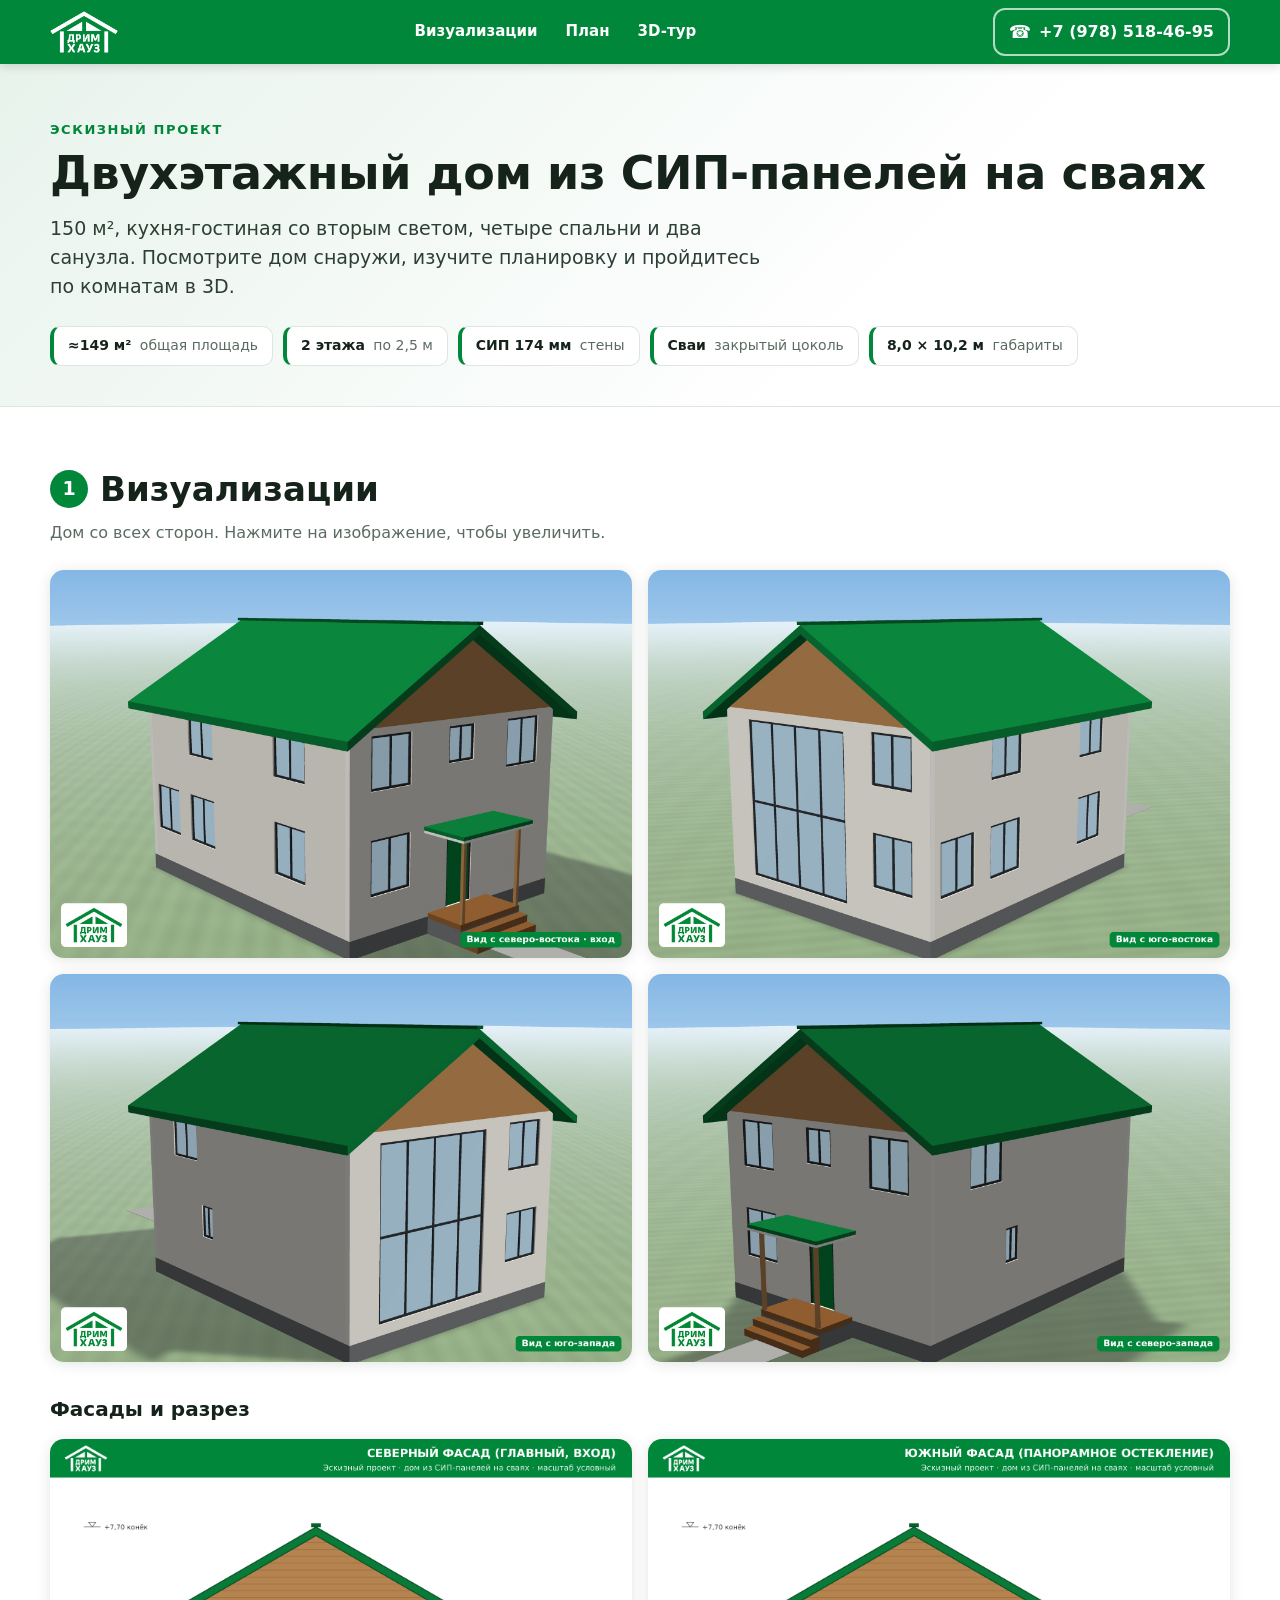
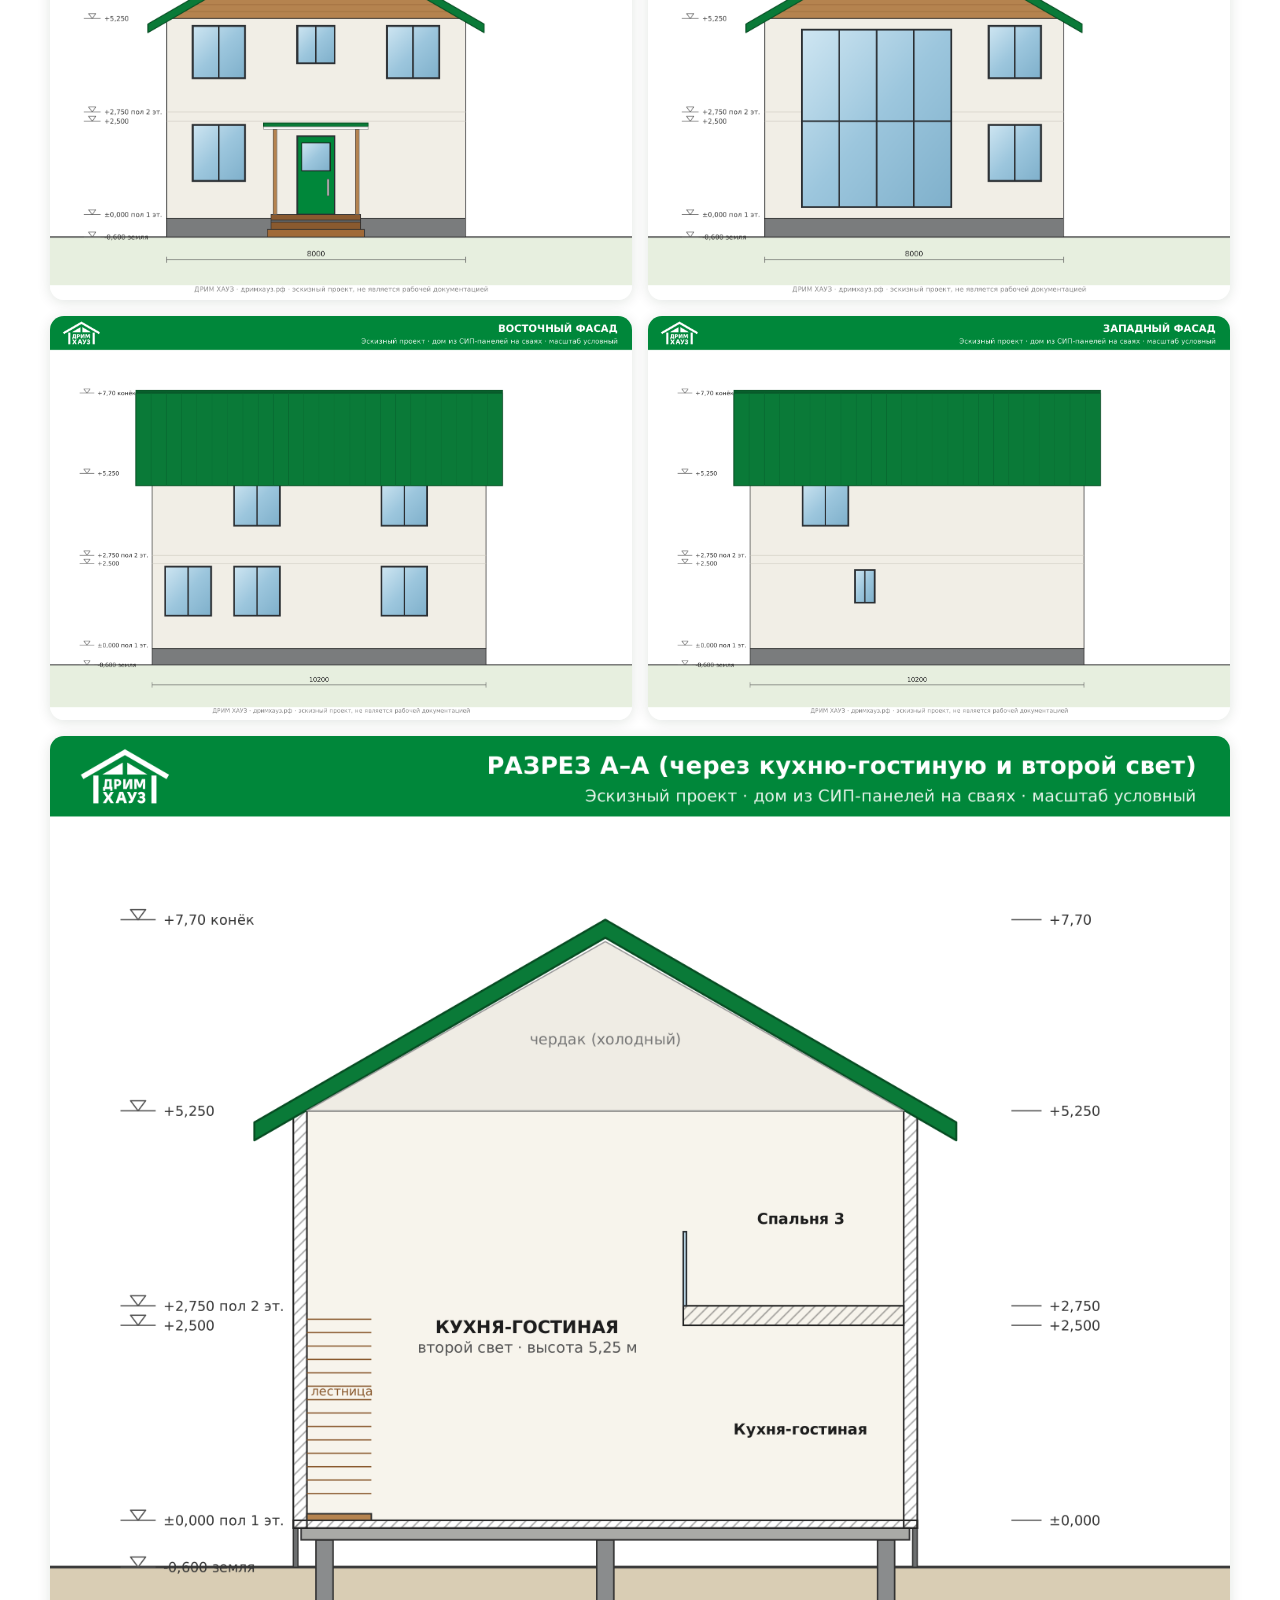
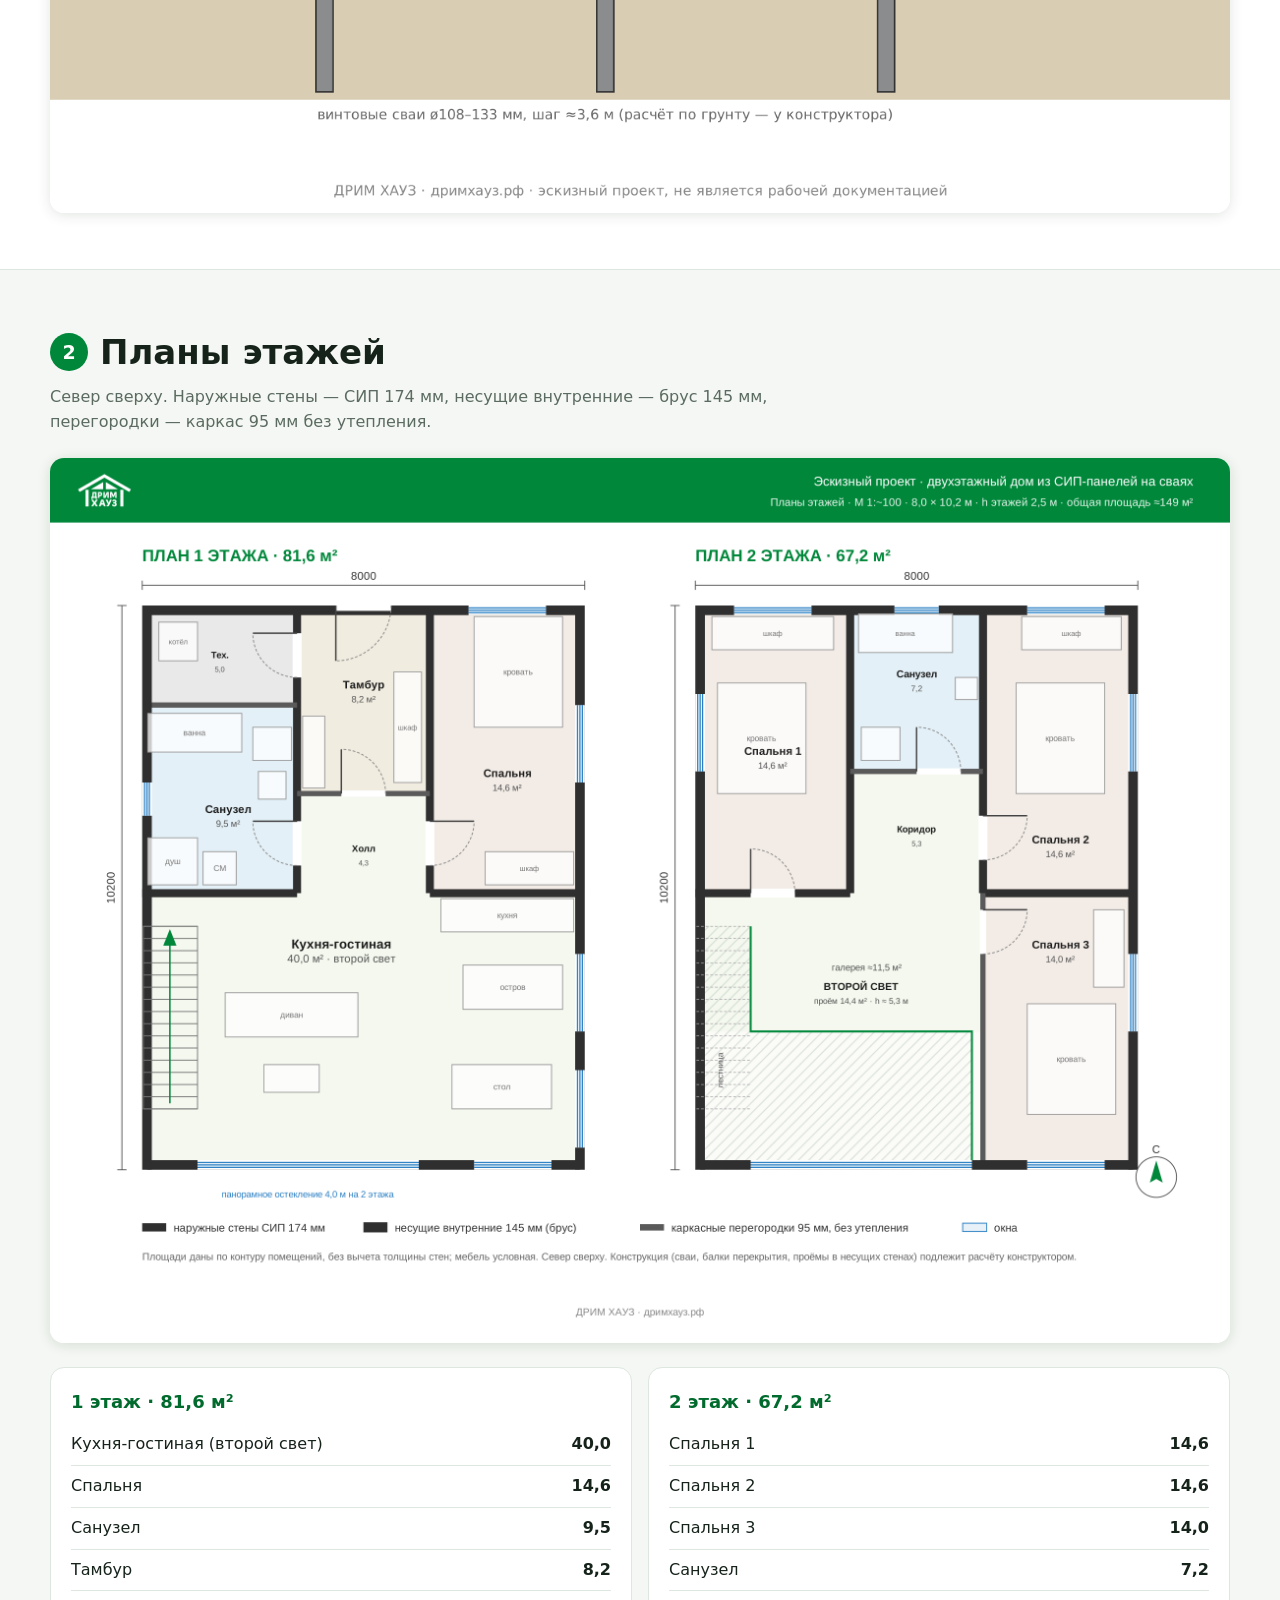
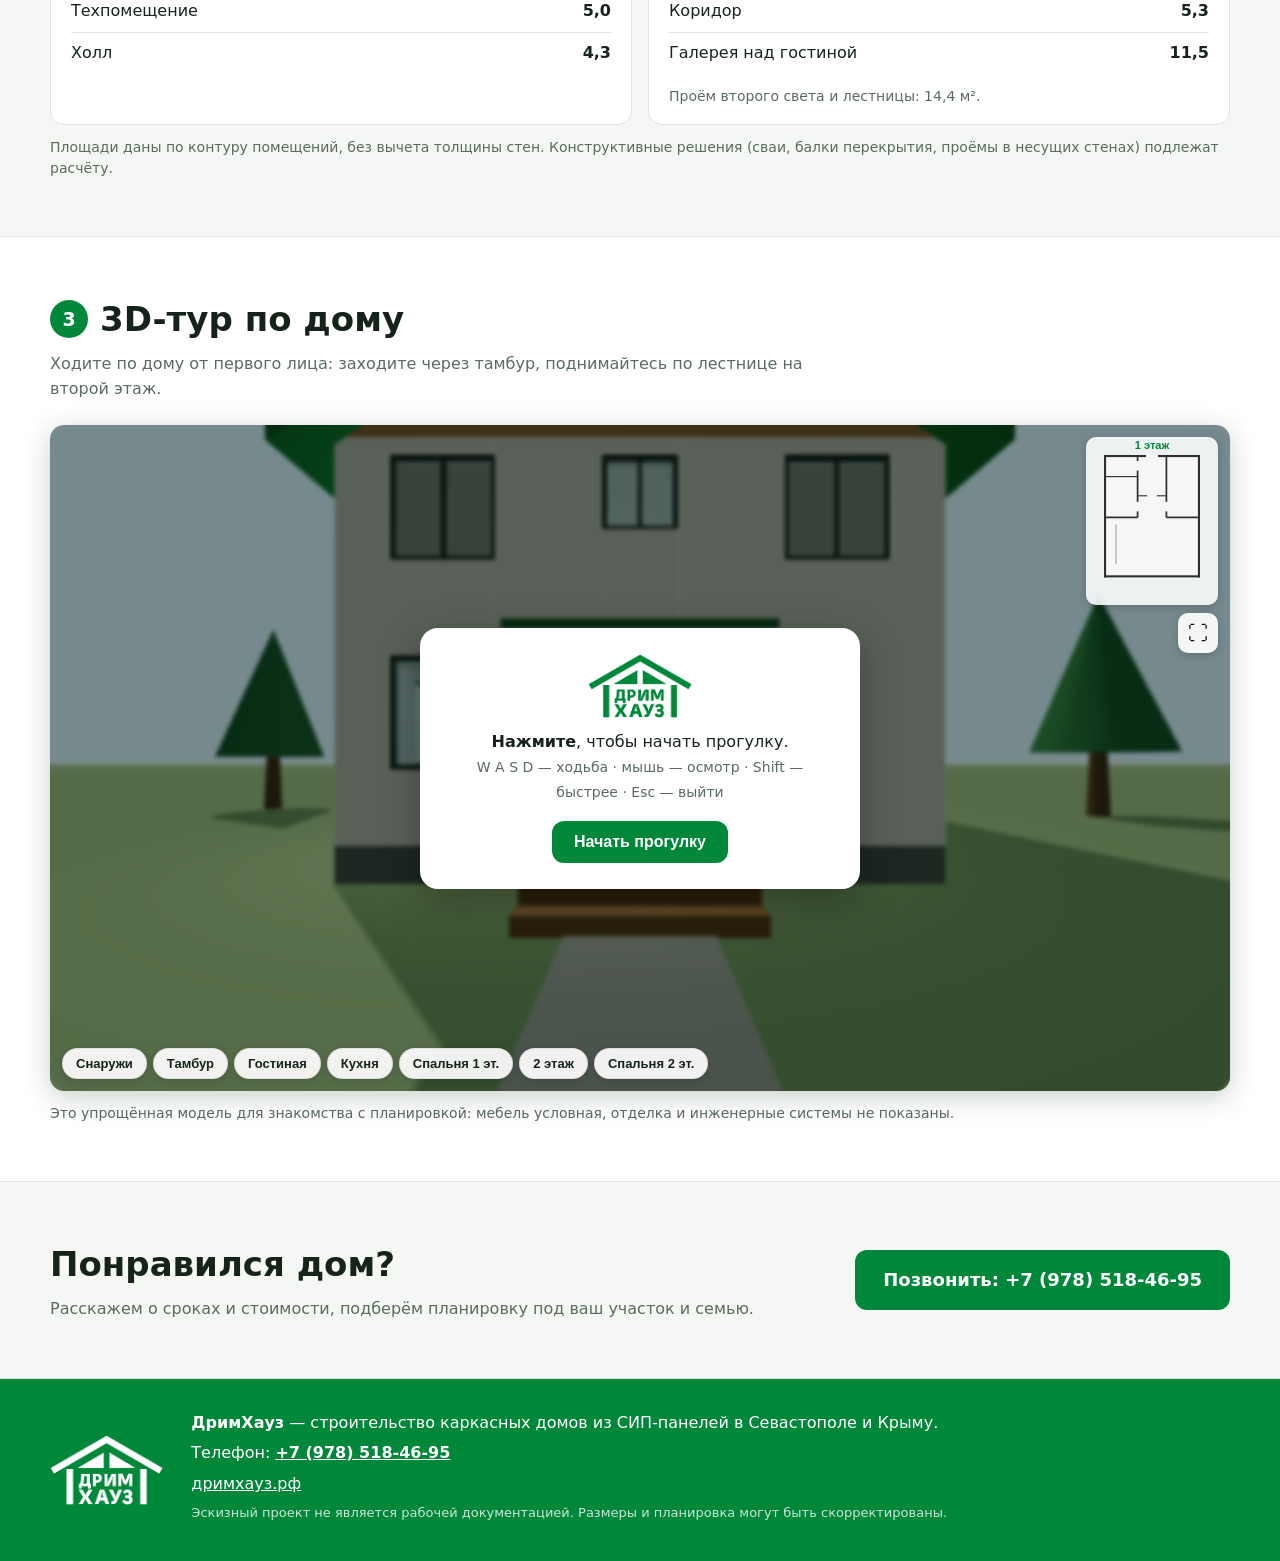
==== commit 94fa6453: "Лестница 1 этажа отодвинута от южной стены: свободный заход, обновлены план, разрез, модель и площад" ====
--- a/index.html
+++ b/index.html
@@ -84,16 +84,16 @@
           </table>
         </div>
         <div class="card">
-          <h3>2 этаж · 67,8 м²</h3>
+          <h3>2 этаж · 67,2 м²</h3>
           <table>
             <tr><td>Спальня 1</td><td>14,6</td></tr>
             <tr><td>Спальня 2</td><td>14,6</td></tr>
             <tr><td>Спальня 3</td><td>14,0</td></tr>
             <tr><td>Санузел</td><td>7,2</td></tr>
             <tr><td>Коридор</td><td>5,3</td></tr>
-            <tr><td>Галерея над гостиной</td><td>12,1</td></tr>
+            <tr><td>Галерея над гостиной</td><td>11,5</td></tr>
           </table>
-          <p class="note">Проём второго света и лестницы: 13,8 м².</p>
+          <p class="note">Проём второго света и лестницы: 14,4 м².</p>
         </div>
       </div>
       <p class="note">Площади даны по контуру помещений, без вычета толщины стен. Конструктивные решения (сваи, балки перекрытия, проёмы в несущих стенах) подлежат расчёту.</p>
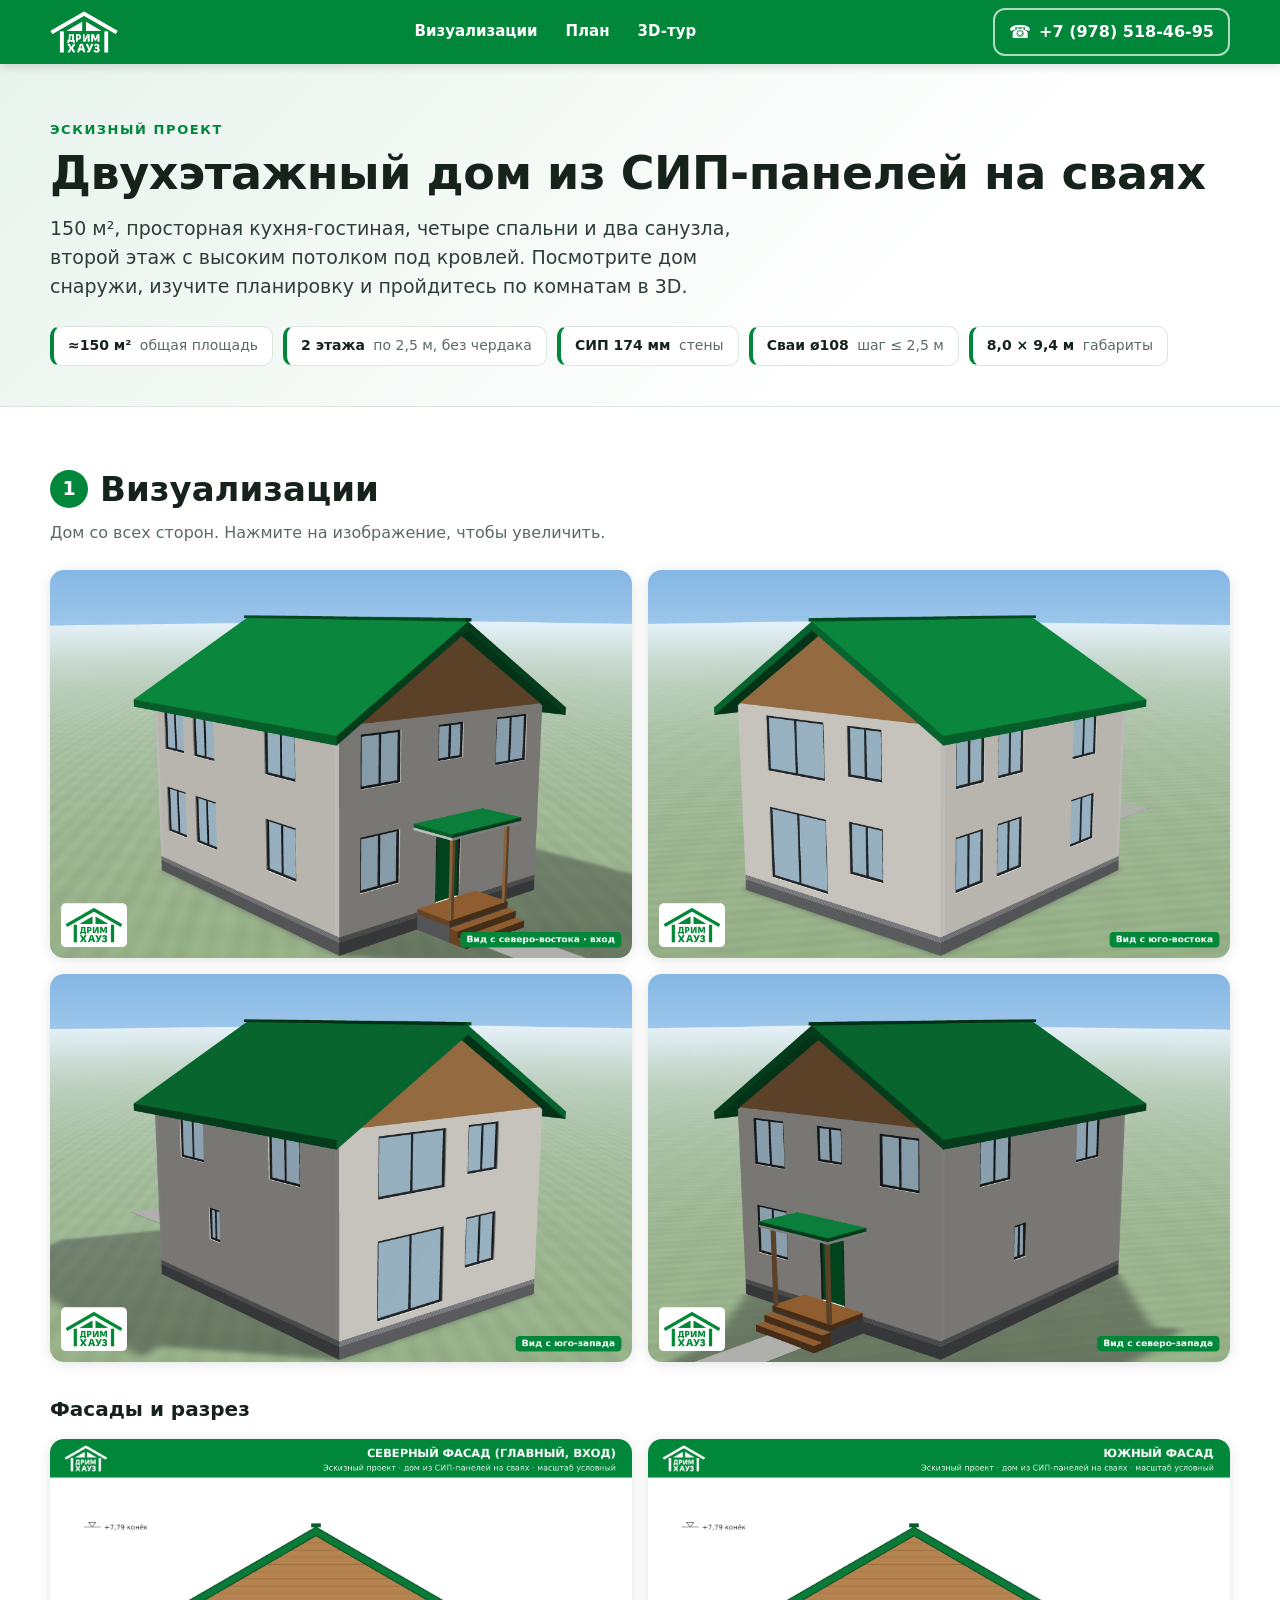
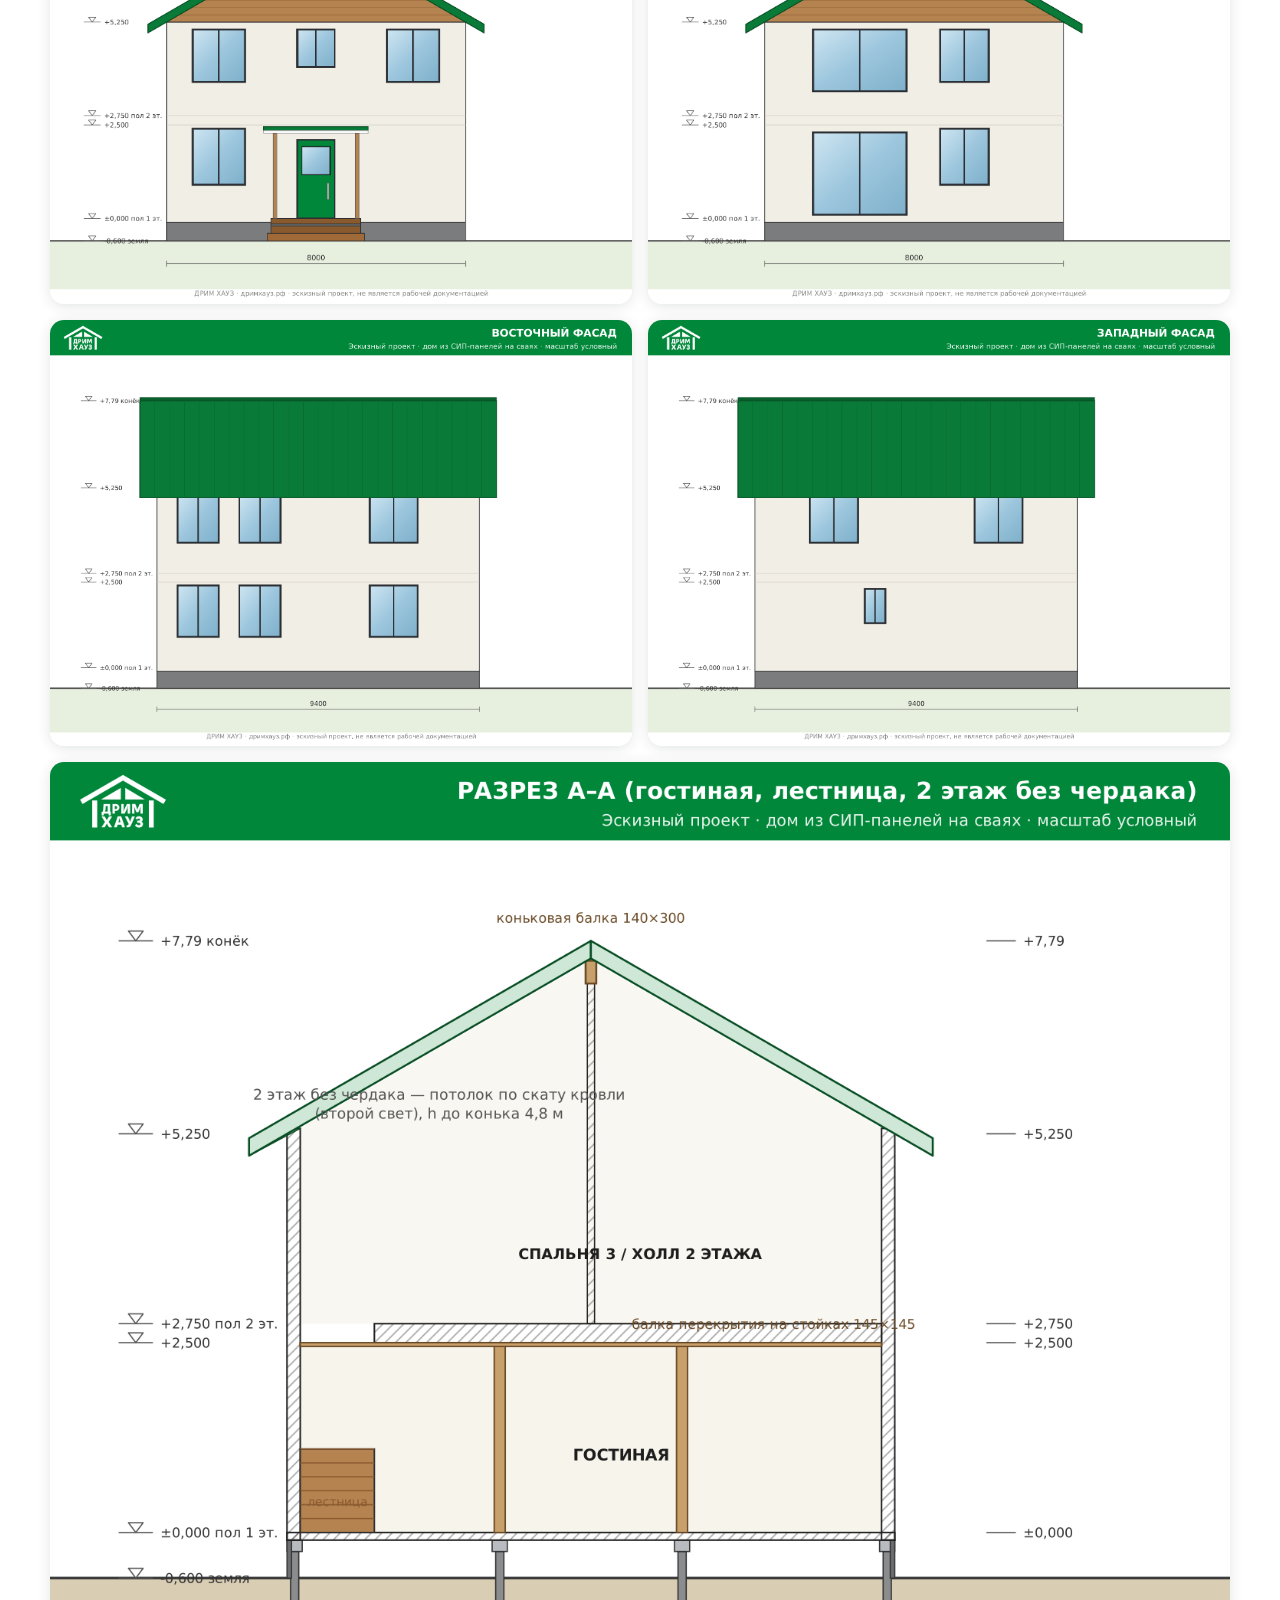
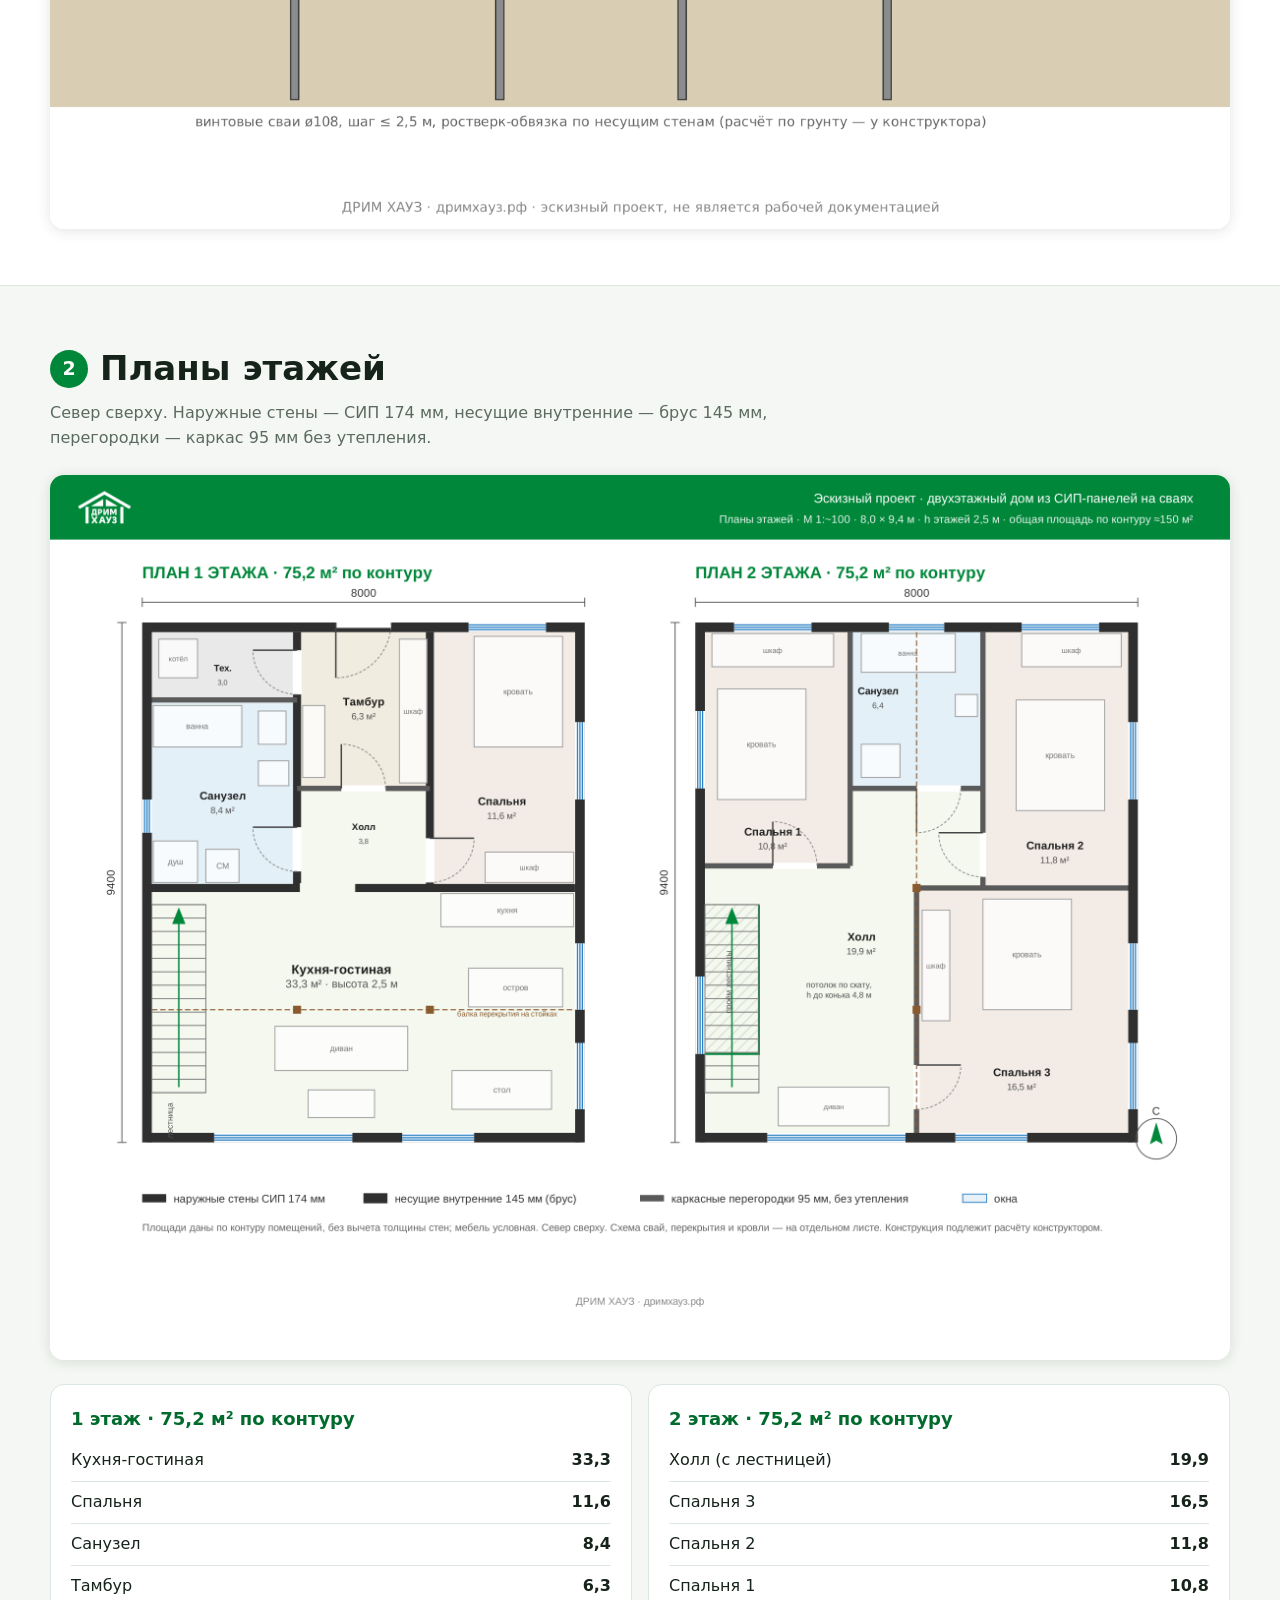
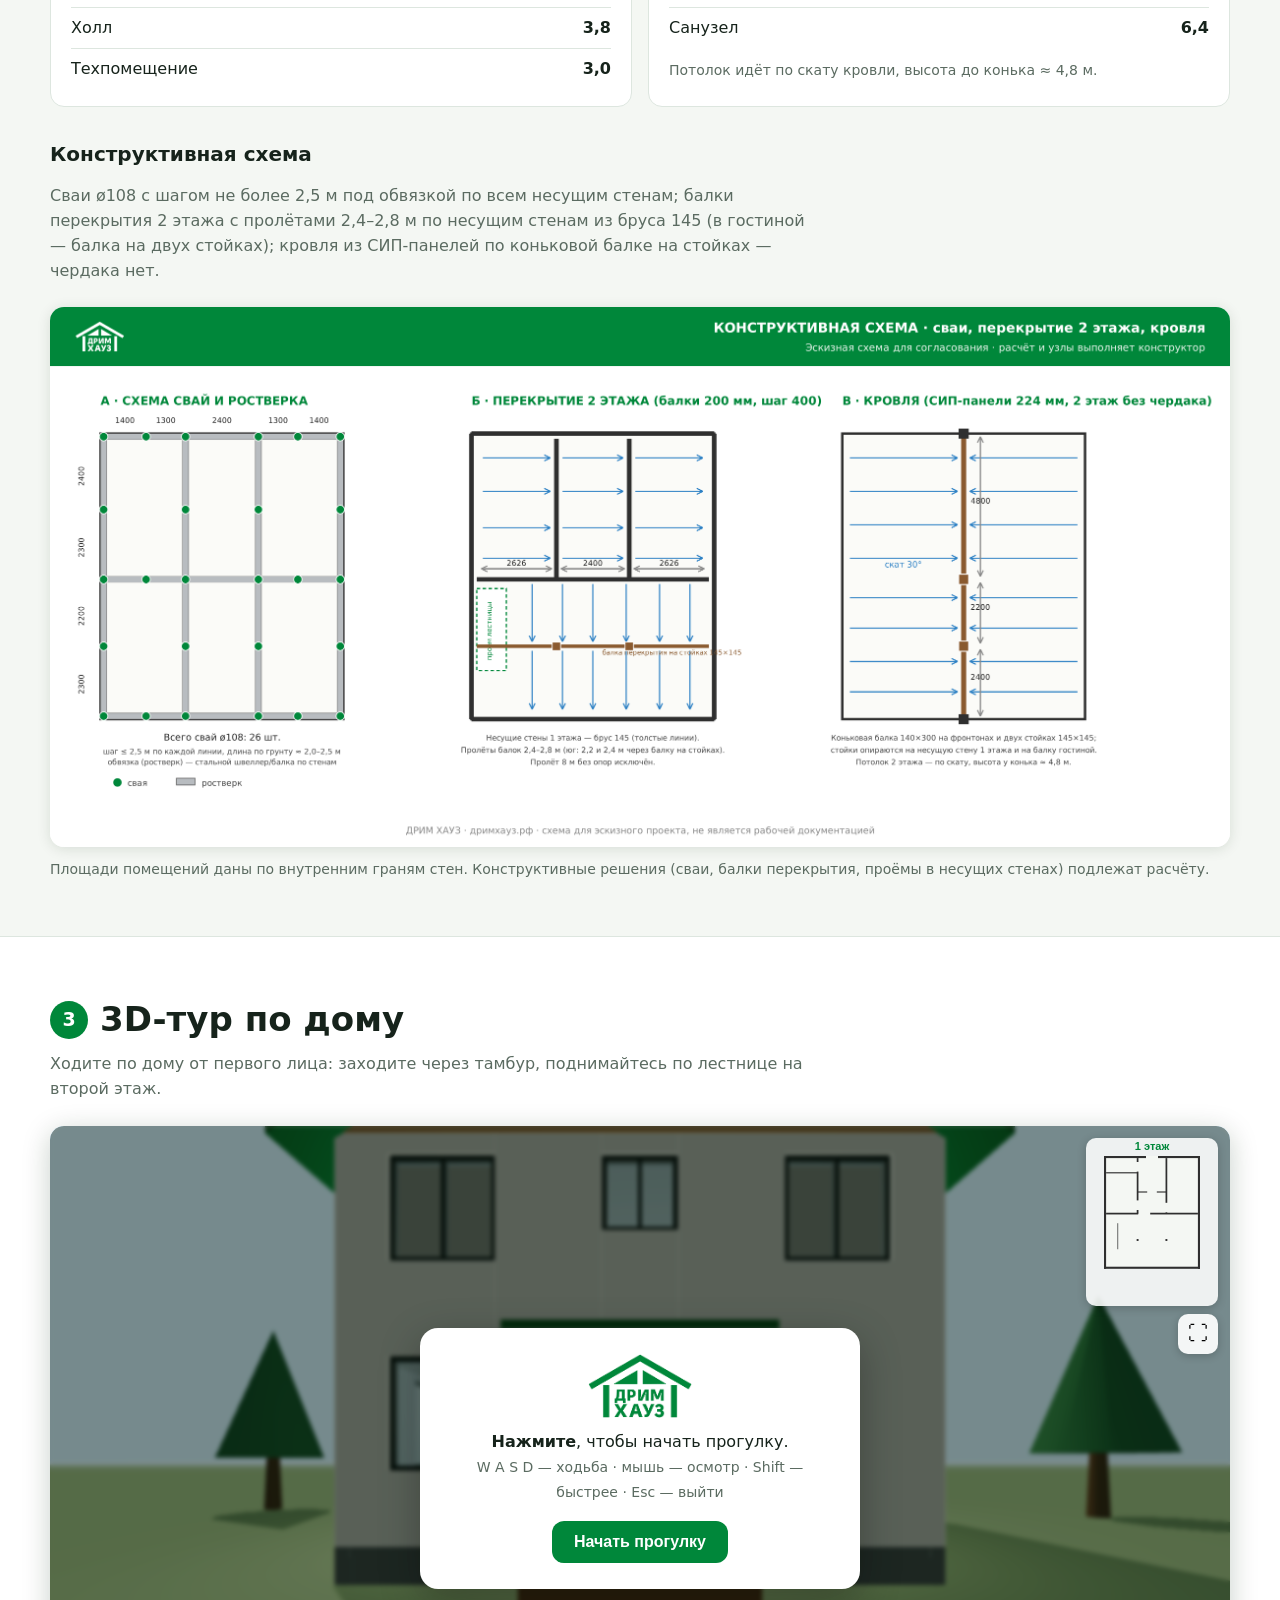
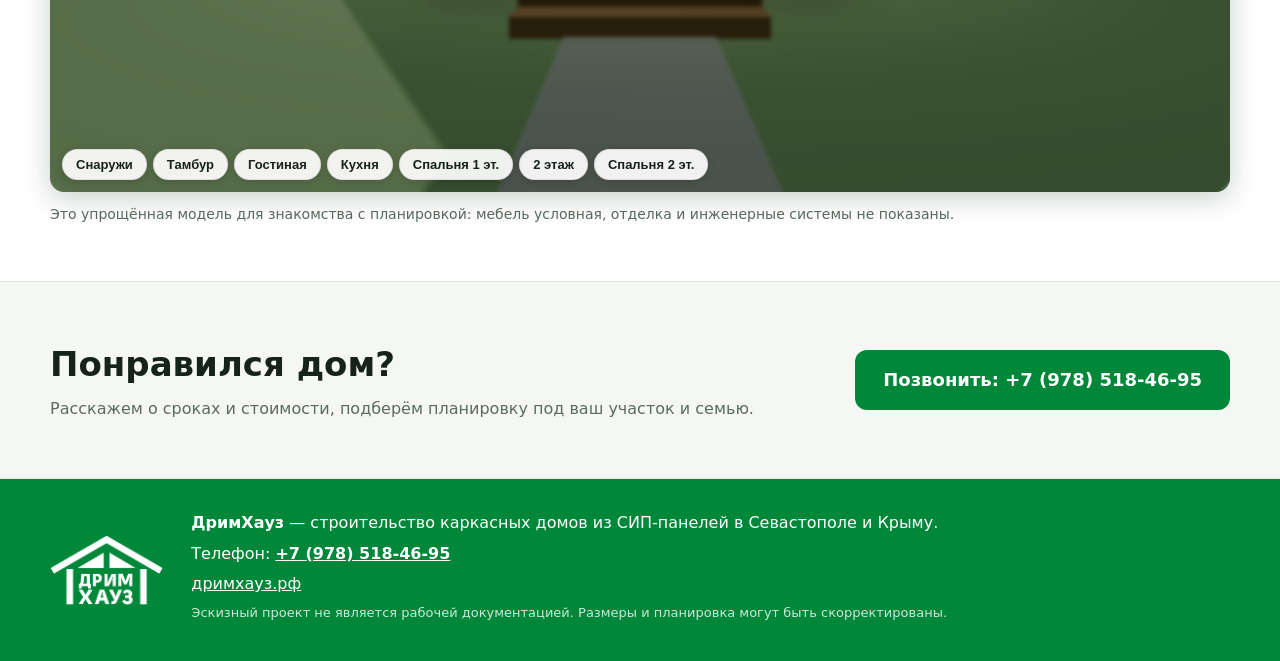
==== commit fb29d63a: "Переработка проекта: сваи с шагом ≤2,5 м, перекрытие по несущим стенам, 2 этаж без чердака, габарит " ====
--- a/index.html
+++ b/index.html
@@ -29,13 +29,13 @@
     <div class="wrap">
       <p class="eyebrow">Эскизный проект</p>
       <h1>Двухэтажный дом из СИП-панелей на сваях</h1>
-      <p class="lead">150&nbsp;м², кухня-гостиная со вторым светом, четыре спальни и два санузла. Посмотрите дом снаружи, изучите планировку и пройдитесь по комнатам в 3D.</p>
+      <p class="lead">150&nbsp;м², просторная кухня-гостиная, четыре спальни и два санузла, второй этаж с высоким потолком под кровлей. Посмотрите дом снаружи, изучите планировку и пройдитесь по комнатам в 3D.</p>
       <ul class="chips">
-        <li><b>≈149 м²</b> общая площадь</li>
-        <li><b>2 этажа</b> по 2,5 м</li>
+        <li><b>≈150 м²</b> общая площадь</li>
+        <li><b>2 этажа</b> по 2,5 м, без чердака</li>
         <li><b>СИП 174 мм</b> стены</li>
-        <li><b>Сваи</b> закрытый цоколь</li>
-        <li><b>8,0 × 10,2 м</b> габариты</li>
+        <li><b>Сваи ø108</b> шаг ≤ 2,5 м</li>
+        <li><b>8,0 × 9,4 м</b> габариты</li>
       </ul>
     </div>
   </section>
@@ -60,7 +60,7 @@
         <figure><button class="zoom" data-full="assets/facade_E.png"><img loading="lazy" src="assets/facade_E.png" alt="Восточный фасад"></button></figure>
         <figure><button class="zoom" data-full="assets/facade_W.png"><img loading="lazy" src="assets/facade_W.png" alt="Западный фасад"></button></figure>
       </div>
-      <figure class="wide"><button class="zoom" data-full="assets/section_A.png"><img loading="lazy" src="assets/section_A.png" alt="Разрез A–A через кухню-гостиную"></button></figure>
+      <figure class="wide"><button class="zoom" data-full="assets/section_A.png"><img loading="lazy" src="assets/section_A.png" alt="Разрез A–A через гостиную и 2 этаж без чердака"></button></figure>
     </div>
   </section>
 
@@ -73,30 +73,32 @@
 
       <div class="tables">
         <div class="card">
-          <h3>1 этаж · 81,6 м²</h3>
+          <h3>1 этаж · 75,2 м² по контуру</h3>
           <table>
-            <tr><td>Кухня-гостиная (второй свет)</td><td>40,0</td></tr>
-            <tr><td>Спальня</td><td>14,6</td></tr>
-            <tr><td>Санузел</td><td>9,5</td></tr>
-            <tr><td>Тамбур</td><td>8,2</td></tr>
-            <tr><td>Техпомещение</td><td>5,0</td></tr>
-            <tr><td>Холл</td><td>4,3</td></tr>
+            <tr><td>Кухня-гостиная</td><td>33,3</td></tr>
+            <tr><td>Спальня</td><td>11,6</td></tr>
+            <tr><td>Санузел</td><td>8,4</td></tr>
+            <tr><td>Тамбур</td><td>6,3</td></tr>
+            <tr><td>Холл</td><td>3,8</td></tr>
+            <tr><td>Техпомещение</td><td>3,0</td></tr>
           </table>
         </div>
         <div class="card">
-          <h3>2 этаж · 67,2 м²</h3>
+          <h3>2 этаж · 75,2 м² по контуру</h3>
           <table>
-            <tr><td>Спальня 1</td><td>14,6</td></tr>
-            <tr><td>Спальня 2</td><td>14,6</td></tr>
-            <tr><td>Спальня 3</td><td>14,0</td></tr>
-            <tr><td>Санузел</td><td>7,2</td></tr>
-            <tr><td>Коридор</td><td>5,3</td></tr>
-            <tr><td>Галерея над гостиной</td><td>11,5</td></tr>
+            <tr><td>Холл (с лестницей)</td><td>19,9</td></tr>
+            <tr><td>Спальня 3</td><td>16,5</td></tr>
+            <tr><td>Спальня 2</td><td>11,8</td></tr>
+            <tr><td>Спальня 1</td><td>10,8</td></tr>
+            <tr><td>Санузел</td><td>6,4</td></tr>
           </table>
-          <p class="note">Проём второго света и лестницы: 14,4 м².</p>
+          <p class="note">Потолок идёт по скату кровли, высота до конька ≈ 4,8 м.</p>
         </div>
       </div>
-      <p class="note">Площади даны по контуру помещений, без вычета толщины стен. Конструктивные решения (сваи, балки перекрытия, проёмы в несущих стенах) подлежат расчёту.</p>
+      <h3>Конструктивная схема</h3>
+      <p class="sub">Сваи ø108 с шагом не более 2,5 м под обвязкой по всем несущим стенам; балки перекрытия 2 этажа с пролётами 2,4–2,8 м по несущим стенам из бруса 145 (в гостиной — балка на двух стойках); кровля из СИП-панелей по коньковой балке на стойках — чердака нет.</p>
+      <figure class="wide"><button class="zoom" data-full="assets/plan_struct.png"><img loading="lazy" src="assets/plan_struct.png" alt="Схема свай, перекрытия и кровли"></button></figure>
+      <p class="note">Площади помещений даны по внутренним граням стен. Конструктивные решения (сваи, балки перекрытия, проёмы в несущих стенах) подлежат расчёту.</p>
     </div>
   </section>
 
